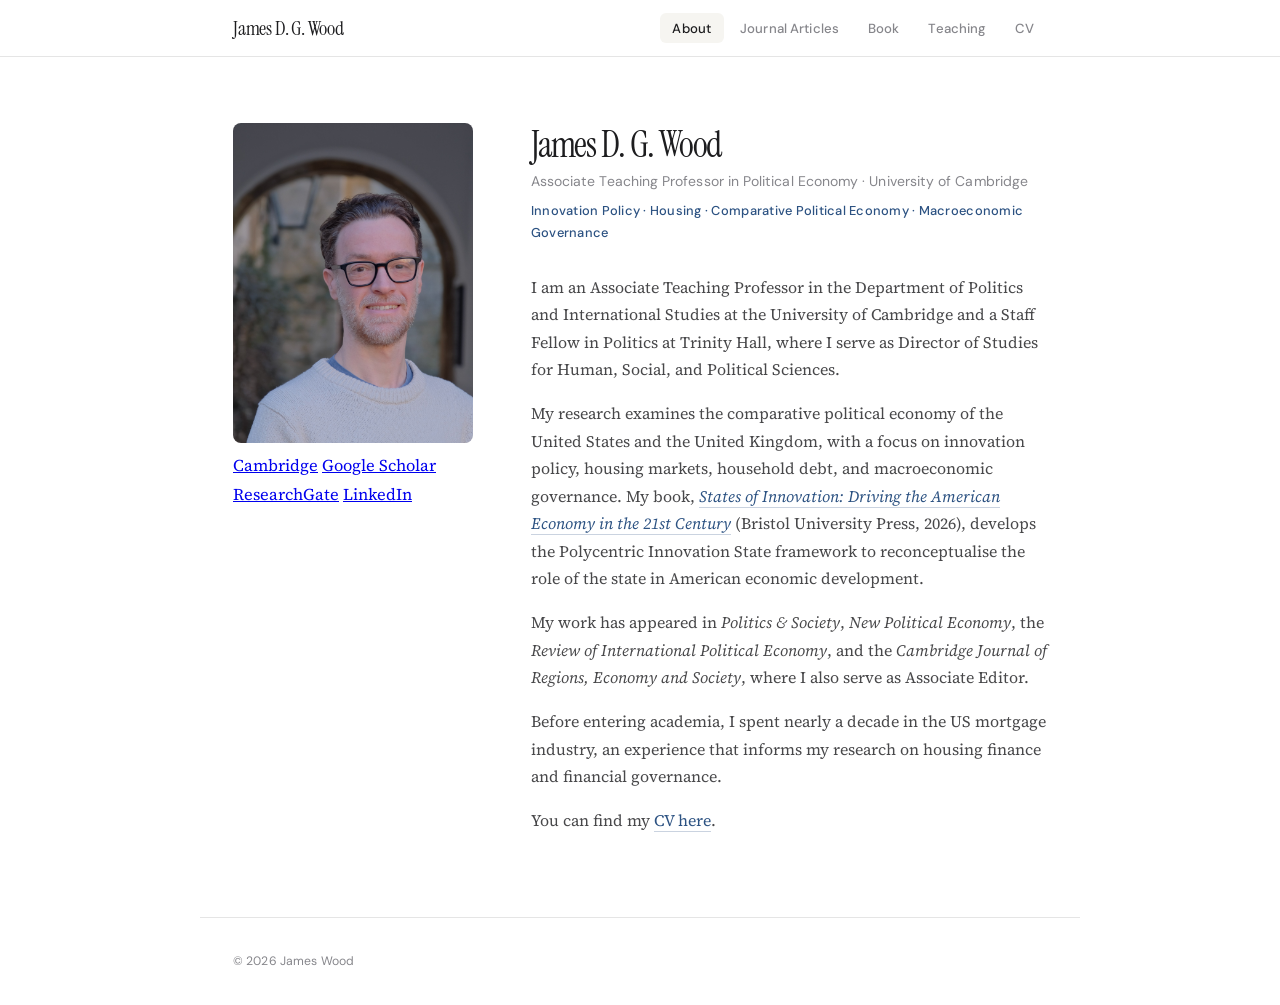
==== index.html @ 85902a84 "updated style" ====
<!DOCTYPE html>
<html lang="en">
<head>
  <meta charset="UTF-8">
  <meta name="viewport" content="width=device-width, initial-scale=1.0">
  <meta name="description" content="James D. G. Wood – Associate Teaching Professor in Political Economy, University of Cambridge. Research on innovation policy, housing, and comparative political economy.">
  <title>James D. G. Wood – Political Economy, University of Cambridge</title>
  <link rel="preconnect" href="https://fonts.googleapis.com">
  <link rel="preconnect" href="https://fonts.gstatic.com" crossorigin>
  <link href="https://fonts.googleapis.com/css2?family=DM+Sans:wght@400;500;600&family=Instrument+Serif&family=Source+Serif+4:ital,wght@0,400;0,600;1,400&display=swap" rel="stylesheet">
  <link rel="stylesheet" href="style.css">
</head>
<body>

  <nav>
    <div class="nav-inner">
      <a href="index.html" class="site-name">James D. G. Wood</a>
      <button class="menu-toggle" aria-label="Toggle menu" onclick="document.querySelector('.nav-links').classList.toggle('open')">
        <span></span><span></span><span></span>
      </button>
      <ul class="nav-links">
        <li><a href="index.html" class="active">About</a></li>
        <li><a href="journal-articles.html">Journal Articles</a></li>
        <li><a href="book.html">Book</a></li>
        <li><a href="teaching.html">Teaching</a></li>
        <li><a href="cv.html">CV</a></li>
      </ul>
    </div>
  </nav>

  <main>
    <div class="home-layout">
      <div class="home-photo">
        <img src="JW.jpg" alt="James D. G. Wood">
        <div class="home-links">
          <a href="https://www.polis.cam.ac.uk/people/james-wood">Cambridge</a>
          <a href="https://scholar.google.com/citations?user=22-452YAAAAJ&hl=en">Google Scholar</a>
          <a href="https://www.researchgate.net/profile/James-Wood-6?ev=hdr_xprf">ResearchGate</a>
          <a href="https://www.linkedin.com/in/jamesdwood/">LinkedIn</a>
        </div>
      </div>
      <div class="home-text">
        <h1>James D. G. Wood</h1>
        <p class="subtitle">Associate Teaching Professor in Political Economy · University of Cambridge</p>
        <p class="research-interests">Innovation Policy · Housing · Comparative Political Economy · Macroeconomic Governance</p>

        <p>I am an Associate Teaching Professor in the Department of Politics and International Studies at the University of Cambridge and a Staff Fellow in Politics at Trinity Hall, where I serve as Director of Studies for Human, Social, and Political Sciences.</p>

        <p>My research examines the comparative political economy of the United States and the United Kingdom, with a focus on innovation policy, housing markets, household debt, and macroeconomic governance. My book, <a href="book.html"><em>States of Innovation: Driving the American Economy in the 21st Century</em></a> (Bristol University Press, 2026), develops the Polycentric Innovation State framework to reconceptualise the role of the state in American economic development.</p>

        <p>My work has appeared in <em>Politics &amp; Society</em>, <em>New Political Economy</em>, the <em>Review of International Political Economy</em>, and the <em>Cambridge Journal of Regions, Economy and Society</em>, where I also serve as Associate Editor.</p>

        <p>Before entering academia, I spent nearly a decade in the US mortgage industry, an experience that informs my research on housing finance and financial governance.</p>

        <p>You can find my <a href="cv.html">CV here</a>.</p>
      </div>
    </div>
  </main>

  <footer>
    &copy; 2026 James Wood
  </footer>

</body>
</html>
---- style.css ----
/* ===== Reset & Base ===== */
*, *::before, *::after {
  margin: 0;
  padding: 0;
  box-sizing: border-box;
}

:root {
  --color-bg: #ffffff;
  --color-surface: #f6f5f1;
  --color-text: #1d1d1f;
  --color-text-mid: #48484a;
  --color-text-light: #86868b;
  --color-accent: #2c5282;
  --color-accent-hover: #1e3a5f;
  --color-border: #e5e5e5;
  --color-border-light: #f0efeb;
  --font-heading: 'Instrument Serif', 'Georgia', serif;
  --font-body: 'Source Serif 4', 'Georgia', serif;
  --font-ui: 'DM Sans', 'Helvetica Neue', sans-serif;
  --max-width: 880px;
  --nav-height: 56px;
}

html {
  font-size: 16.5px;
  scroll-behavior: smooth;
}

body {
  font-family: var(--font-body);
  color: var(--color-text);
  background-color: var(--color-bg);
  line-height: 1.72;
  -webkit-font-smoothing: antialiased;
  -moz-osx-font-smoothing: grayscale;
}

::selection {
  background-color: rgba(44, 82, 130, 0.12);
}

/* ===== Navigation ===== */
nav {
  position: sticky;
  top: 0;
  z-index: 100;
  background-color: rgba(255, 255, 255, 0.88);
  backdrop-filter: blur(16px);
  -webkit-backdrop-filter: blur(16px);
  border-bottom: 1px solid var(--color-border);
}

nav .nav-inner {
  max-width: var(--max-width);
  margin: 0 auto;
  padding: 0 2rem;
  height: var(--nav-height);
  display: flex;
  align-items: center;
  justify-content: space-between;
}

nav .site-name {
  font-family: var(--font-heading);
  font-size: 1.2rem;
  font-weight: 400;
  color: var(--color-text);
  text-decoration: none;
  letter-spacing: -0.01em;
}

nav .nav-links {
  display: flex;
  gap: 0.25rem;
  list-style: none;
}

nav .nav-links a {
  font-family: var(--font-ui);
  font-size: 0.8rem;
  font-weight: 500;
  color: var(--color-text-light);
  text-decoration: none;
  letter-spacing: 0.01em;
  padding: 0.4rem 0.75rem;
  border-radius: 6px;
  transition: color 0.15s ease, background-color 0.15s ease;
}

nav .nav-links a:hover {
  color: var(--color-text);
  background-color: var(--color-surface);
}

nav .nav-links a.active {
  color: var(--color-text);
  background-color: var(--color-surface);
}

/* Mobile menu toggle */
.menu-toggle {
  display: none;
  background: none;
  border: none;
  cursor: pointer;
  padding: 0.5rem;
}

.menu-toggle span {
  display: block;
  width: 18px;
  height: 1.5px;
  background: var(--color-text);
  margin: 4px 0;
  transition: all 0.3s ease;
}

/* ===== Main Content ===== */
main {
  max-width: var(--max-width);
  margin: 0 auto;
  padding: 4rem 2rem 5rem;
}

/* ===== Home / About Layout ===== */
.home-layout {
  display: grid;
  grid-template-columns: 240px 1fr;
  gap: 3.5rem;
  align-items: start;
}

.home-photo img {
  width: 100%;
  border-radius: 8px;
  aspect-ratio: 3 / 4;
  object-fit: cover;
  object-position: center top;
}

.home-text h1 {
  font-family: var(--font-heading);
  font-size: 2.2rem;
  font-weight: 400;
  color: var(--color-text);
  margin-bottom: 0.15rem;
  letter-spacing: -0.03em;
  line-height: 1.2;
}

.home-text .subtitle {
  font-family: var(--font-ui);
  font-size: 0.85rem;
  font-weight: 400;
  color: var(--color-text-light);
  margin-bottom: 0.4rem;
  letter-spacing: 0.005em;
}

.home-text .research-interests {
  font-family: var(--font-ui);
  font-size: 0.78rem;
  font-weight: 500;
  color: var(--color-accent);
  margin-bottom: 1.8rem;
  letter-spacing: 0.02em;
}

.home-text p {
  margin-bottom: 1rem;
  color: var(--color-text-mid);
  font-size: 0.97rem;
}

.home-text p:last-child {
  margin-bottom: 0;
}

.home-text a {
  color: var(--color-accent);
  text-decoration: none;
  border-bottom: 1px solid rgba(44, 82, 130, 0.25);
  transition: border-color 0.15s ease;
}

.home-text a:hover {
  border-bottom-color: var(--color-accent);
}

/* ===== Interior Pages ===== */
.page-header {
  margin-bottom: 2.5rem;
  padding-bottom: 1.2rem;
  border-bottom: 1px solid var(--color-border);
}

.page-header h1 {
  font-family: var(--font-heading);
  font-size: 2rem;
  font-weight: 400;
  color: var(--color-text);
  letter-spacing: -0.03em;
  line-height: 1.2;
}

/* Research / Publications */
.section-group {
  margin-bottom: 3rem;
}

.section-group h2 {
  font-family: var(--font-ui);
  font-size: 0.72rem;
  font-weight: 600;
  text-transform: uppercase;
  letter-spacing: 0.12em;
  color: var(--color-text-light);
  margin-bottom: 1.5rem;
}

.pub-item {
  margin-bottom: 1.4rem;
  padding-bottom: 1.4rem;
  border-bottom: 1px solid var(--color-border-light);
}

.pub-item:last-child {
  border-bottom: none;
  padding-bottom: 0;
}

.pub-item p {
  line-height: 1.6;
  font-size: 0.94rem;
  color: var(--color-text-mid);
}

.pub-item .pub-title {
  font-weight: 600;
  color: var(--color-text);
}

.pub-item .pub-venue {
  font-style: italic;
  color: var(--color-text-light);
}

.pub-item .pub-links {
  margin-top: 0.5rem;
}

.pub-item .pub-links a {
  font-family: var(--font-ui);
  font-size: 0.78rem;
  font-weight: 500;
  color: var(--color-accent);
  text-decoration: none;
  margin-right: 1.2rem;
  transition: color 0.15s ease;
}

.pub-item .pub-links a:hover {
  color: var(--color-accent-hover);
}

/* Teaching */
.teaching-item {
  margin-bottom: 1.1rem;
  padding-bottom: 1.1rem;
  border-bottom: 1px solid var(--color-border-light);
}

.teaching-item:last-child {
  border-bottom: none;
  padding-bottom: 0;
}

.teaching-item .course-title {
  font-weight: 600;
  font-size: 0.94rem;
  color: var(--color-text);
}

.teaching-item .course-detail {
  font-family: var(--font-ui);
  font-size: 0.82rem;
  color: var(--color-text-light);
  margin-top: 0.1rem;
}

/* Book page */
.book-layout {
  display: grid;
  grid-template-columns: 240px 1fr;
  gap: 3rem;
  align-items: start;
}

.book-cover img {
  width: 100%;
  border-radius: 4px;
  box-shadow:
    0 1px 2px rgba(0, 0, 0, 0.04),
    0 4px 16px rgba(0, 0, 0, 0.08),
    0 12px 40px rgba(0, 0, 0, 0.06);
}

.book-text p {
  margin-bottom: 1rem;
  color: var(--color-text-mid);
  font-size: 0.97rem;
}

.book-text p:first-child {
  color: var(--color-text);
}

.book-text a {
  color: var(--color-accent);
  text-decoration: none;
  border-bottom: 1px solid rgba(44, 82, 130, 0.25);
  transition: border-color 0.15s ease;
}

.book-text a:hover {
  border-bottom-color: var(--color-accent);
}

.book-text em {
  color: var(--color-text-light);
  font-size: 0.94rem;
}

/* CV page */
.cv-download {
  display: inline-flex;
  align-items: center;
  gap: 0.5rem;
  margin-top: 1.5rem;
  padding: 0.7rem 1.5rem;
  font-family: var(--font-ui);
  font-size: 0.84rem;
  font-weight: 500;
  color: #fff;
  background-color: var(--color-accent);
  text-decoration: none;
  border-radius: 8px;
  letter-spacing: 0.01em;
  transition: background-color 0.15s ease, transform 0.1s ease;
}

.cv-download:hover {
  background-color: var(--color-accent-hover);
  transform: translateY(-1px);
}

.cv-download:active {
  transform: translateY(0);
}

/* ===== Footer ===== */
footer {
  max-width: var(--max-width);
  margin: 0 auto;
  padding: 2rem 2rem;
  border-top: 1px solid var(--color-border);
  font-family: var(--font-ui);
  font-size: 0.74rem;
  color: var(--color-text-light);
  letter-spacing: 0.01em;
}

/* ===== Responsive ===== */
@media (max-width: 700px) {
  html {
    font-size: 16px;
  }

  .menu-toggle {
    display: block;
  }

  nav .nav-links {
    display: none;
    position: absolute;
    top: var(--nav-height);
    left: 0;
    right: 0;
    background: rgba(255, 255, 255, 0.98);
    backdrop-filter: blur(16px);
    -webkit-backdrop-filter: blur(16px);
    border-bottom: 1px solid var(--color-border);
    flex-direction: column;
    padding: 0.8rem 1rem;
    gap: 0.15rem;
  }

  nav .nav-links.open {
    display: flex;
  }

  nav .nav-links a {
    padding: 0.55rem 0.75rem;
  }

  .home-layout {
    grid-template-columns: 1fr;
    gap: 1.5rem;
  }

  .home-photo {
    max-width: 200px;
  }

  .home-text h1 {
    font-size: 1.8rem;
  }

  .book-layout {
    grid-template-columns: 1fr;
    gap: 1.5rem;
  }

  .book-cover {
    max-width: 200px;
  }

  main {
    padding: 2.5rem 1.2rem 3rem;
  }

  .page-header {
    margin-bottom: 2rem;
  }

  .page-header h1 {
    font-size: 1.6rem;
  }
}
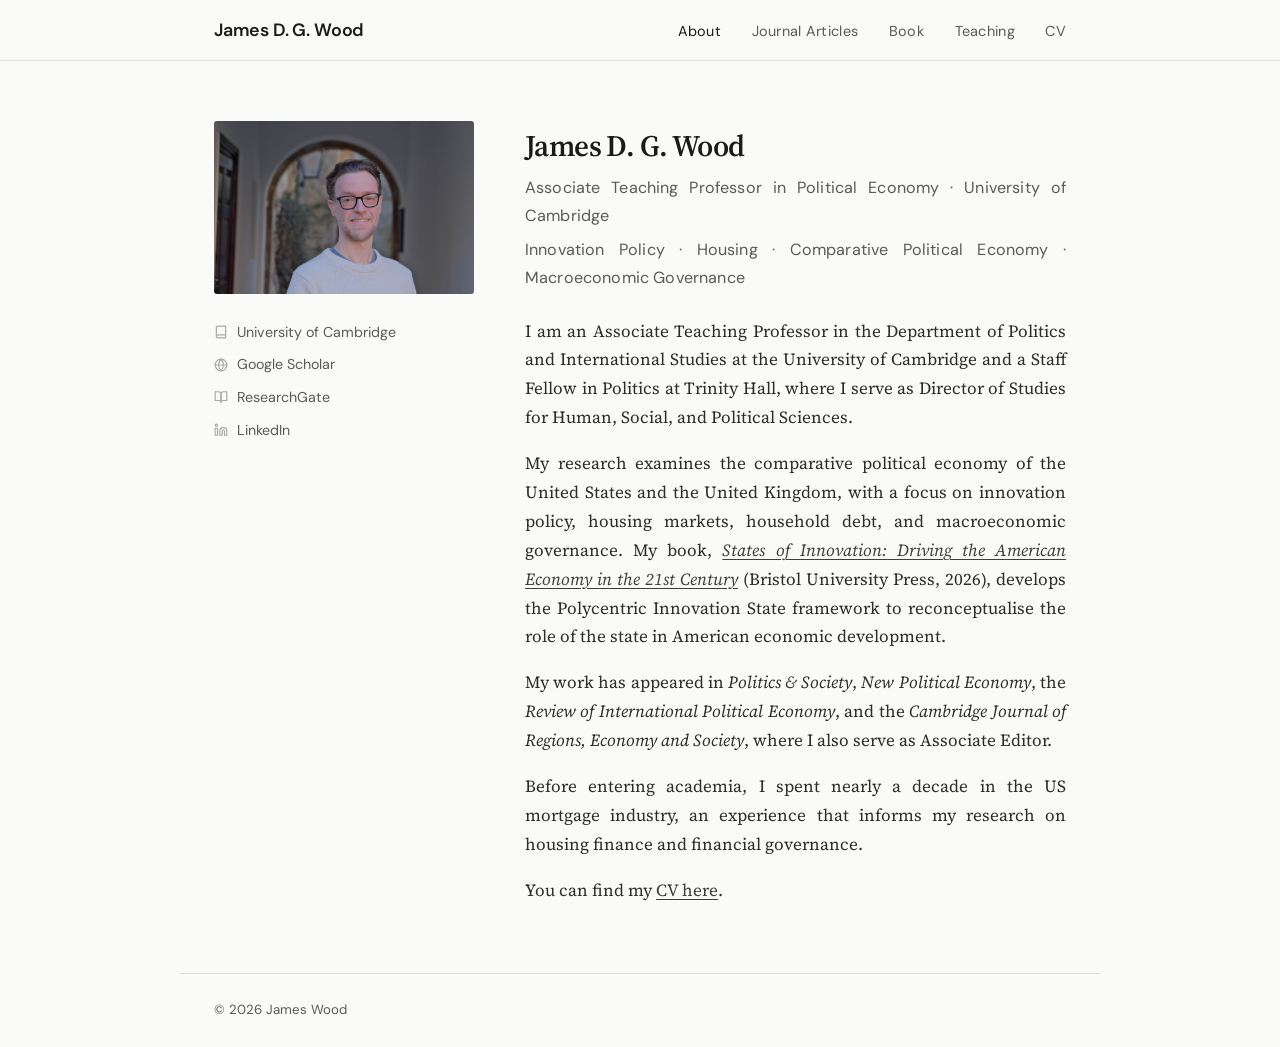
==== commit eccfa934: "updated style" ====
--- a/index.html
+++ b/index.html
@@ -7,7 +7,7 @@
   <title>James D. G. Wood – Political Economy, University of Cambridge</title>
   <link rel="preconnect" href="https://fonts.googleapis.com">
   <link rel="preconnect" href="https://fonts.gstatic.com" crossorigin>
-  <link href="https://fonts.googleapis.com/css2?family=DM+Sans:wght@400;500;600&family=Instrument+Serif&family=Source+Serif+4:ital,wght@0,400;0,600;1,400&display=swap" rel="stylesheet">
+  <link href="https://fonts.googleapis.com/css2?family=DM+Sans:wght@400;500;600&family=Source+Serif+4:ital,wght@0,400;0,600;1,400&display=swap" rel="stylesheet">
   <link rel="stylesheet" href="style.css">
 </head>
 <body>
@@ -33,10 +33,10 @@
       <div class="home-photo">
         <img src="JW.jpg" alt="James D. G. Wood">
         <div class="home-links">
-          <a href="https://www.polis.cam.ac.uk/people/james-wood">Cambridge</a>
-          <a href="https://scholar.google.com/citations?user=22-452YAAAAJ&hl=en">Google Scholar</a>
-          <a href="https://www.researchgate.net/profile/James-Wood-6?ev=hdr_xprf">ResearchGate</a>
-          <a href="https://www.linkedin.com/in/jamesdwood/">LinkedIn</a>
+          <a href="https://www.polis.cam.ac.uk/people/james-wood"><svg xmlns="http://www.w3.org/2000/svg" width="14" height="14" viewBox="0 0 24 24" fill="none" stroke="currentColor" stroke-width="2" stroke-linecap="round" stroke-linejoin="round"><path d="M4 19.5v-15A2.5 2.5 0 0 1 6.5 2H20v20H6.5a2.5 2.5 0 0 1 0-5H20"/></svg> University of Cambridge</a>
+          <a href="https://scholar.google.com/citations?user=22-452YAAAAJ&hl=en"><svg xmlns="http://www.w3.org/2000/svg" width="14" height="14" viewBox="0 0 24 24" fill="none" stroke="currentColor" stroke-width="2" stroke-linecap="round" stroke-linejoin="round"><circle cx="12" cy="12" r="10"/><path d="M12 2a14.5 14.5 0 0 0 0 20 14.5 14.5 0 0 0 0-20"/><path d="M2 12h20"/></svg> Google Scholar</a>
+          <a href="https://www.researchgate.net/profile/James-Wood-6?ev=hdr_xprf"><svg xmlns="http://www.w3.org/2000/svg" width="14" height="14" viewBox="0 0 24 24" fill="none" stroke="currentColor" stroke-width="2" stroke-linecap="round" stroke-linejoin="round"><path d="M2 3h6a4 4 0 0 1 4 4v14a3 3 0 0 0-3-3H2z"/><path d="M22 3h-6a4 4 0 0 0-4 4v14a3 3 0 0 1 3-3h7z"/></svg> ResearchGate</a>
+          <a href="https://www.linkedin.com/in/jamesdwood/"><svg xmlns="http://www.w3.org/2000/svg" width="14" height="14" viewBox="0 0 24 24" fill="none" stroke="currentColor" stroke-width="2" stroke-linecap="round" stroke-linejoin="round"><path d="M16 8a6 6 0 0 1 6 6v7h-4v-7a2 2 0 0 0-2-2 2 2 0 0 0-2 2v7h-4v-7a6 6 0 0 1 6-6z"/><rect width="4" height="12" x="2" y="9"/><circle cx="4" cy="4" r="2"/></svg> LinkedIn</a>
         </div>
       </div>
       <div class="home-text">
--- a/style.css
+++ b/style.css
@@ -6,24 +6,23 @@
 }
 
 :root {
-  --color-bg: #ffffff;
-  --color-surface: #f6f5f1;
-  --color-text: #1d1d1f;
+  --color-bg: #fafaf8;
+  --color-text: #2c2c2c;
   --color-text-mid: #48484a;
-  --color-text-light: #86868b;
-  --color-accent: #2c5282;
-  --color-accent-hover: #1e3a5f;
-  --color-border: #e5e5e5;
-  --color-border-light: #f0efeb;
-  --font-heading: 'Instrument Serif', 'Georgia', serif;
+  --color-text-light: #5a5a5a;
+  --color-accent: #1a1a1a;
+  --color-border: #e0ddd8;
+  --color-border-light: #eceae5;
+  --color-link: #3d3d3d;
+  --color-link-hover: #000;
   --font-body: 'Source Serif 4', 'Georgia', serif;
-  --font-ui: 'DM Sans', 'Helvetica Neue', sans-serif;
-  --max-width: 880px;
-  --nav-height: 56px;
+  --font-nav: 'DM Sans', 'Helvetica Neue', sans-serif;
+  --max-width: 920px;
+  --nav-height: 60px;
 }
 
 html {
-  font-size: 16.5px;
+  font-size: 17px;
   scroll-behavior: smooth;
 }
 
@@ -31,13 +30,8 @@
   font-family: var(--font-body);
   color: var(--color-text);
   background-color: var(--color-bg);
-  line-height: 1.72;
+  line-height: 1.7;
   -webkit-font-smoothing: antialiased;
-  -moz-osx-font-smoothing: grayscale;
-}
-
-::selection {
-  background-color: rgba(44, 82, 130, 0.12);
 }
 
 /* ===== Navigation ===== */
@@ -45,9 +39,7 @@
   position: sticky;
   top: 0;
   z-index: 100;
-  background-color: rgba(255, 255, 255, 0.88);
-  backdrop-filter: blur(16px);
-  -webkit-backdrop-filter: blur(16px);
+  background-color: var(--color-bg);
   border-bottom: 1px solid var(--color-border);
 }
 
@@ -62,40 +54,33 @@
 }
 
 nav .site-name {
-  font-family: var(--font-heading);
-  font-size: 1.2rem;
-  font-weight: 400;
-  color: var(--color-text);
+  font-family: var(--font-nav);
+  font-size: 1.05rem;
+  font-weight: 600;
+  color: var(--color-accent);
   text-decoration: none;
   letter-spacing: -0.01em;
 }
 
 nav .nav-links {
   display: flex;
-  gap: 0.25rem;
+  gap: 1.8rem;
   list-style: none;
 }
 
 nav .nav-links a {
-  font-family: var(--font-ui);
-  font-size: 0.8rem;
-  font-weight: 500;
+  font-family: var(--font-nav);
+  font-size: 0.85rem;
+  font-weight: 400;
   color: var(--color-text-light);
   text-decoration: none;
-  letter-spacing: 0.01em;
-  padding: 0.4rem 0.75rem;
-  border-radius: 6px;
-  transition: color 0.15s ease, background-color 0.15s ease;
-}
-
-nav .nav-links a:hover {
-  color: var(--color-text);
-  background-color: var(--color-surface);
-}
-
+  letter-spacing: 0.02em;
+  transition: color 0.2s ease;
+}
+
+nav .nav-links a:hover,
 nav .nav-links a.active {
-  color: var(--color-text);
-  background-color: var(--color-surface);
+  color: var(--color-accent);
 }
 
 /* Mobile menu toggle */
@@ -109,10 +94,10 @@
 
 .menu-toggle span {
   display: block;
-  width: 18px;
+  width: 20px;
   height: 1.5px;
-  background: var(--color-text);
-  margin: 4px 0;
+  background: var(--color-accent);
+  margin: 5px 0;
   transition: all 0.3s ease;
 }
 
@@ -120,57 +105,79 @@
 main {
   max-width: var(--max-width);
   margin: 0 auto;
-  padding: 4rem 2rem 5rem;
+  padding: 3.5rem 2rem 4rem;
 }
 
 /* ===== Home / About Layout ===== */
 .home-layout {
   display: grid;
-  grid-template-columns: 240px 1fr;
-  gap: 3.5rem;
+  grid-template-columns: 260px 1fr;
+  gap: 3rem;
   align-items: start;
 }
 
 .home-photo img {
   width: 100%;
-  border-radius: 8px;
-  aspect-ratio: 3 / 4;
-  object-fit: cover;
-  object-position: center top;
+  border-radius: 3px;
+}
+
+.home-links {
+  display: flex;
+  flex-direction: column;
+  gap: 0.5rem;
+  margin-top: 1rem;
+}
+
+.home-links a {
+  font-family: var(--font-nav);
+  font-size: 0.84rem;
+  font-weight: 400;
+  color: var(--color-text-light);
+  text-decoration: none;
+  display: flex;
+  align-items: center;
+  gap: 0.5rem;
+  transition: color 0.2s ease;
+}
+
+.home-links a:hover {
+  color: var(--color-accent);
+}
+
+.home-links a svg {
+  flex-shrink: 0;
+  opacity: 0.5;
 }
 
 .home-text h1 {
-  font-family: var(--font-heading);
-  font-size: 2.2rem;
-  font-weight: 400;
-  color: var(--color-text);
-  margin-bottom: 0.15rem;
-  letter-spacing: -0.03em;
-  line-height: 1.2;
+  font-family: var(--font-body);
+  font-size: 1.75rem;
+  font-weight: 600;
+  color: var(--color-accent);
+  margin-bottom: 0.2rem;
+  letter-spacing: -0.02em;
 }
 
 .home-text .subtitle {
-  font-family: var(--font-ui);
-  font-size: 0.85rem;
-  font-weight: 400;
+  font-family: var(--font-nav);
+  font-size: 0.95rem;
   color: var(--color-text-light);
   margin-bottom: 0.4rem;
-  letter-spacing: 0.005em;
+  letter-spacing: 0.01em;
 }
 
 .home-text .research-interests {
-  font-family: var(--font-ui);
-  font-size: 0.78rem;
-  font-weight: 500;
-  color: var(--color-accent);
-  margin-bottom: 1.8rem;
-  letter-spacing: 0.02em;
+  font-family: var(--font-nav);
+  font-size: 0.95rem;
+  color: var(--color-text-light);
+  margin-bottom: 1.5rem;
+  letter-spacing: 0.01em;
 }
 
 .home-text p {
   margin-bottom: 1rem;
-  color: var(--color-text-mid);
-  font-size: 0.97rem;
+  color: var(--color-text);
+  text-align: justify;
 }
 
 .home-text p:last-child {
@@ -178,45 +185,45 @@
 }
 
 .home-text a {
-  color: var(--color-accent);
-  text-decoration: none;
-  border-bottom: 1px solid rgba(44, 82, 130, 0.25);
-  transition: border-color 0.15s ease;
+  color: var(--color-link);
+  text-decoration: underline;
+  text-underline-offset: 3px;
+  text-decoration-thickness: 1px;
+  transition: color 0.2s ease;
 }
 
 .home-text a:hover {
-  border-bottom-color: var(--color-accent);
+  color: var(--color-link-hover);
 }
 
 /* ===== Interior Pages ===== */
 .page-header {
-  margin-bottom: 2.5rem;
-  padding-bottom: 1.2rem;
-  border-bottom: 1px solid var(--color-border);
+  margin-bottom: 2rem;
 }
 
 .page-header h1 {
-  font-family: var(--font-heading);
-  font-size: 2rem;
-  font-weight: 400;
-  color: var(--color-text);
-  letter-spacing: -0.03em;
-  line-height: 1.2;
+  font-family: var(--font-body);
+  font-size: 1.6rem;
+  font-weight: 600;
+  color: var(--color-accent);
+  letter-spacing: -0.02em;
 }
 
 /* Research / Publications */
 .section-group {
-  margin-bottom: 3rem;
+  margin-bottom: 2.5rem;
 }
 
 .section-group h2 {
-  font-family: var(--font-ui);
-  font-size: 0.72rem;
+  font-family: var(--font-nav);
+  font-size: 0.85rem;
   font-weight: 600;
   text-transform: uppercase;
-  letter-spacing: 0.12em;
-  color: var(--color-text-light);
-  margin-bottom: 1.5rem;
+  letter-spacing: 0.08em;
+  color: var(--color-text-light);
+  margin-bottom: 1rem;
+  padding-bottom: 0.5rem;
+  border-bottom: 1px solid var(--color-border);
 }
 
 .pub-item {
@@ -231,14 +238,13 @@
 }
 
 .pub-item p {
-  line-height: 1.6;
-  font-size: 0.94rem;
-  color: var(--color-text-mid);
+  line-height: 1.65;
+  text-align: justify;
 }
 
 .pub-item .pub-title {
   font-weight: 600;
-  color: var(--color-text);
+  color: var(--color-accent);
 }
 
 .pub-item .pub-venue {
@@ -247,21 +253,20 @@
 }
 
 .pub-item .pub-links {
-  margin-top: 0.5rem;
+  margin-top: 0.3rem;
 }
 
 .pub-item .pub-links a {
-  font-family: var(--font-ui);
-  font-size: 0.78rem;
-  font-weight: 500;
-  color: var(--color-accent);
+  font-family: var(--font-nav);
+  font-size: 0.8rem;
+  color: var(--color-text-light);
   text-decoration: none;
-  margin-right: 1.2rem;
-  transition: color 0.15s ease;
+  margin-right: 1rem;
+  transition: color 0.2s ease;
 }
 
 .pub-item .pub-links a:hover {
-  color: var(--color-accent-hover);
+  color: var(--color-accent);
 }
 
 /* Teaching */
@@ -278,97 +283,79 @@
 
 .teaching-item .course-title {
   font-weight: 600;
-  font-size: 0.94rem;
+}
+
+.teaching-item .course-detail {
+  font-size: 0.9rem;
+  color: var(--color-text-light);
+}
+
+/* Supervision text */
+.supervision-text {
   color: var(--color-text);
-}
-
-.teaching-item .course-detail {
-  font-family: var(--font-ui);
-  font-size: 0.82rem;
-  color: var(--color-text-light);
-  margin-top: 0.1rem;
+  text-align: justify;
 }
 
 /* Book page */
 .book-layout {
   display: grid;
-  grid-template-columns: 240px 1fr;
-  gap: 3rem;
+  grid-template-columns: 220px 1fr;
+  gap: 2.5rem;
   align-items: start;
 }
 
 .book-cover img {
   width: 100%;
-  border-radius: 4px;
-  box-shadow:
-    0 1px 2px rgba(0, 0, 0, 0.04),
-    0 4px 16px rgba(0, 0, 0, 0.08),
-    0 12px 40px rgba(0, 0, 0, 0.06);
+  border-radius: 2px;
+  box-shadow: 0 2px 12px rgba(0,0,0,0.1);
 }
 
 .book-text p {
   margin-bottom: 1rem;
-  color: var(--color-text-mid);
-  font-size: 0.97rem;
-}
-
-.book-text p:first-child {
-  color: var(--color-text);
+  text-align: justify;
 }
 
 .book-text a {
-  color: var(--color-accent);
-  text-decoration: none;
-  border-bottom: 1px solid rgba(44, 82, 130, 0.25);
-  transition: border-color 0.15s ease;
+  color: var(--color-link);
+  text-decoration: underline;
+  text-underline-offset: 3px;
+  text-decoration-thickness: 1px;
+  transition: color 0.2s ease;
 }
 
 .book-text a:hover {
-  border-bottom-color: var(--color-accent);
-}
-
-.book-text em {
-  color: var(--color-text-light);
-  font-size: 0.94rem;
+  color: var(--color-link-hover);
 }
 
 /* CV page */
 .cv-download {
-  display: inline-flex;
-  align-items: center;
-  gap: 0.5rem;
+  display: inline-block;
   margin-top: 1.5rem;
-  padding: 0.7rem 1.5rem;
-  font-family: var(--font-ui);
-  font-size: 0.84rem;
-  font-weight: 500;
-  color: #fff;
+  padding: 0.6rem 1.4rem;
+  font-family: var(--font-nav);
+  font-size: 0.9rem;
+  color: var(--color-accent);
+  background: transparent;
+  border: 1px solid var(--color-accent);
+  text-decoration: none;
+  letter-spacing: 0.02em;
+  transition: background-color 0.2s ease, color 0.2s ease;
+}
+
+.cv-download:hover {
   background-color: var(--color-accent);
-  text-decoration: none;
-  border-radius: 8px;
-  letter-spacing: 0.01em;
-  transition: background-color 0.15s ease, transform 0.1s ease;
-}
-
-.cv-download:hover {
-  background-color: var(--color-accent-hover);
-  transform: translateY(-1px);
-}
-
-.cv-download:active {
-  transform: translateY(0);
+  color: var(--color-bg);
 }
 
 /* ===== Footer ===== */
 footer {
   max-width: var(--max-width);
   margin: 0 auto;
-  padding: 2rem 2rem;
+  padding: 1.5rem 2rem;
   border-top: 1px solid var(--color-border);
-  font-family: var(--font-ui);
-  font-size: 0.74rem;
-  color: var(--color-text-light);
-  letter-spacing: 0.01em;
+  font-family: var(--font-nav);
+  font-size: 0.78rem;
+  color: var(--color-text-light);
 }
 
 /* ===== Responsive ===== */
@@ -387,21 +374,15 @@
     top: var(--nav-height);
     left: 0;
     right: 0;
-    background: rgba(255, 255, 255, 0.98);
-    backdrop-filter: blur(16px);
-    -webkit-backdrop-filter: blur(16px);
+    background: var(--color-bg);
     border-bottom: 1px solid var(--color-border);
     flex-direction: column;
-    padding: 0.8rem 1rem;
-    gap: 0.15rem;
+    padding: 1rem 2rem;
+    gap: 0.8rem;
   }
 
   nav .nav-links.open {
     display: flex;
-  }
-
-  nav .nav-links a {
-    padding: 0.55rem 0.75rem;
   }
 
   .home-layout {
@@ -410,11 +391,23 @@
   }
 
   .home-photo {
-    max-width: 200px;
-  }
-
-  .home-text h1 {
-    font-size: 1.8rem;
+    max-width: 220px;
+  }
+
+  .home-text p {
+    text-align: left;
+  }
+
+  .pub-item p {
+    text-align: left;
+  }
+
+  .book-text p {
+    text-align: left;
+  }
+
+  .supervision-text {
+    text-align: left;
   }
 
   .book-layout {
@@ -423,18 +416,10 @@
   }
 
   .book-cover {
-    max-width: 200px;
+    max-width: 180px;
   }
 
   main {
-    padding: 2.5rem 1.2rem 3rem;
-  }
-
-  .page-header {
-    margin-bottom: 2rem;
-  }
-
-  .page-header h1 {
-    font-size: 1.6rem;
-  }
-}
+    padding: 2rem 1.2rem 3rem;
+  }
+}
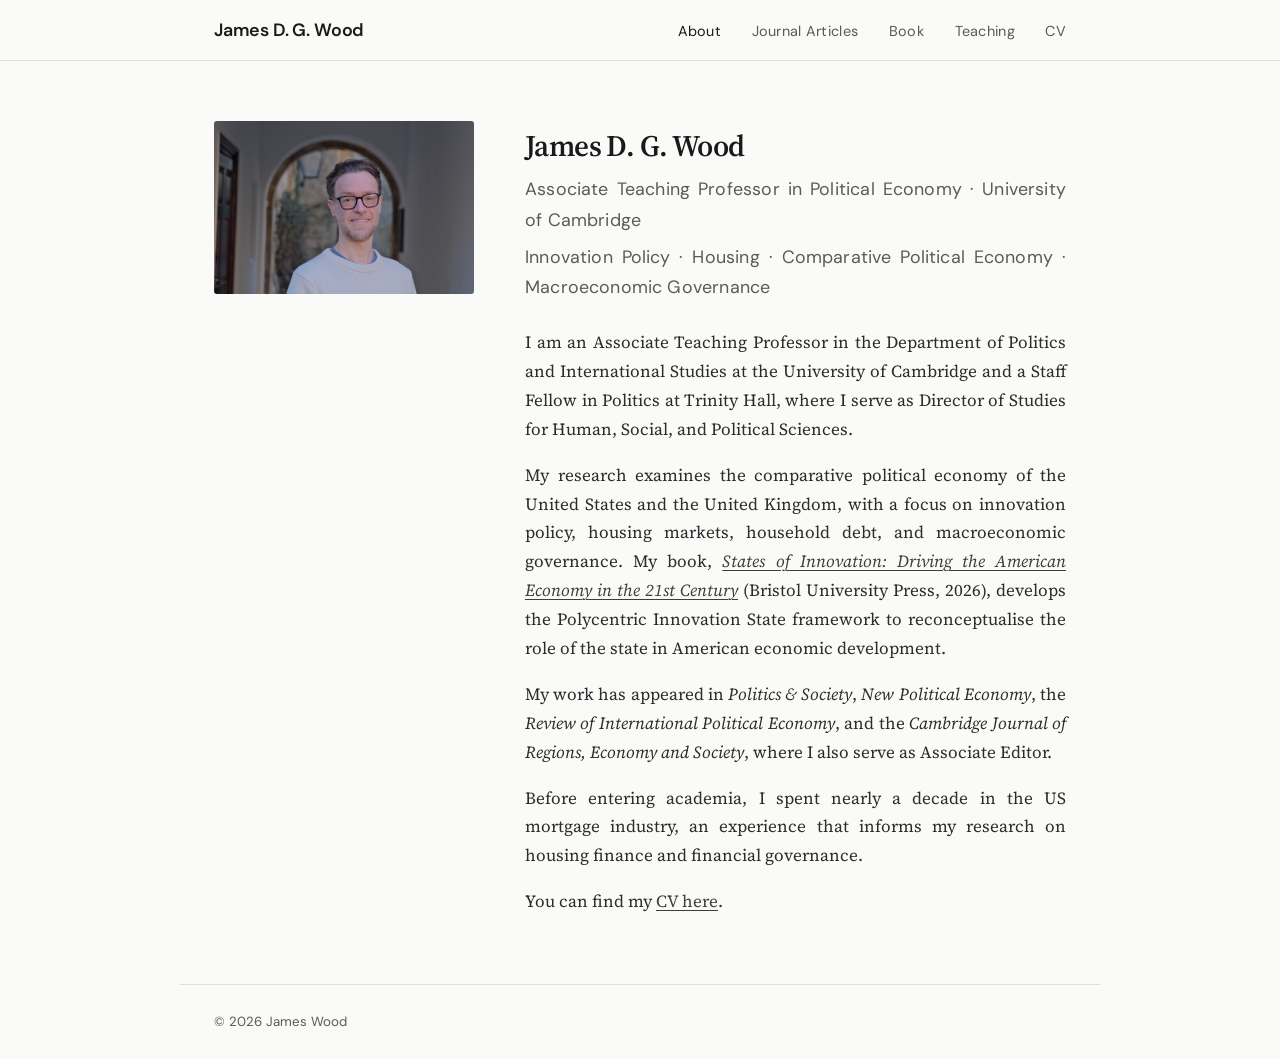
==== commit 6e1f5325: "change font size" ====
--- a/index.html
+++ b/index.html
@@ -32,12 +32,6 @@
     <div class="home-layout">
       <div class="home-photo">
         <img src="JW.jpg" alt="James D. G. Wood">
-        <div class="home-links">
-          <a href="https://www.polis.cam.ac.uk/people/james-wood"><svg xmlns="http://www.w3.org/2000/svg" width="14" height="14" viewBox="0 0 24 24" fill="none" stroke="currentColor" stroke-width="2" stroke-linecap="round" stroke-linejoin="round"><path d="M4 19.5v-15A2.5 2.5 0 0 1 6.5 2H20v20H6.5a2.5 2.5 0 0 1 0-5H20"/></svg> University of Cambridge</a>
-          <a href="https://scholar.google.com/citations?user=22-452YAAAAJ&hl=en"><svg xmlns="http://www.w3.org/2000/svg" width="14" height="14" viewBox="0 0 24 24" fill="none" stroke="currentColor" stroke-width="2" stroke-linecap="round" stroke-linejoin="round"><circle cx="12" cy="12" r="10"/><path d="M12 2a14.5 14.5 0 0 0 0 20 14.5 14.5 0 0 0 0-20"/><path d="M2 12h20"/></svg> Google Scholar</a>
-          <a href="https://www.researchgate.net/profile/James-Wood-6?ev=hdr_xprf"><svg xmlns="http://www.w3.org/2000/svg" width="14" height="14" viewBox="0 0 24 24" fill="none" stroke="currentColor" stroke-width="2" stroke-linecap="round" stroke-linejoin="round"><path d="M2 3h6a4 4 0 0 1 4 4v14a3 3 0 0 0-3-3H2z"/><path d="M22 3h-6a4 4 0 0 0-4 4v14a3 3 0 0 1 3-3h7z"/></svg> ResearchGate</a>
-          <a href="https://www.linkedin.com/in/jamesdwood/"><svg xmlns="http://www.w3.org/2000/svg" width="14" height="14" viewBox="0 0 24 24" fill="none" stroke="currentColor" stroke-width="2" stroke-linecap="round" stroke-linejoin="round"><path d="M16 8a6 6 0 0 1 6 6v7h-4v-7a2 2 0 0 0-2-2 2 2 0 0 0-2 2v7h-4v-7a6 6 0 0 1 6-6z"/><rect width="4" height="12" x="2" y="9"/><circle cx="4" cy="4" r="2"/></svg> LinkedIn</a>
-        </div>
       </div>
       <div class="home-text">
         <h1>James D. G. Wood</h1>
--- a/style.css
+++ b/style.css
@@ -160,7 +160,7 @@
 
 .home-text .subtitle {
   font-family: var(--font-nav);
-  font-size: 0.95rem;
+  font-size: 1.05rem;
   color: var(--color-text-light);
   margin-bottom: 0.4rem;
   letter-spacing: 0.01em;
@@ -168,7 +168,7 @@
 
 .home-text .research-interests {
   font-family: var(--font-nav);
-  font-size: 0.95rem;
+  font-size: 1.05rem;
   color: var(--color-text-light);
   margin-bottom: 1.5rem;
   letter-spacing: 0.01em;
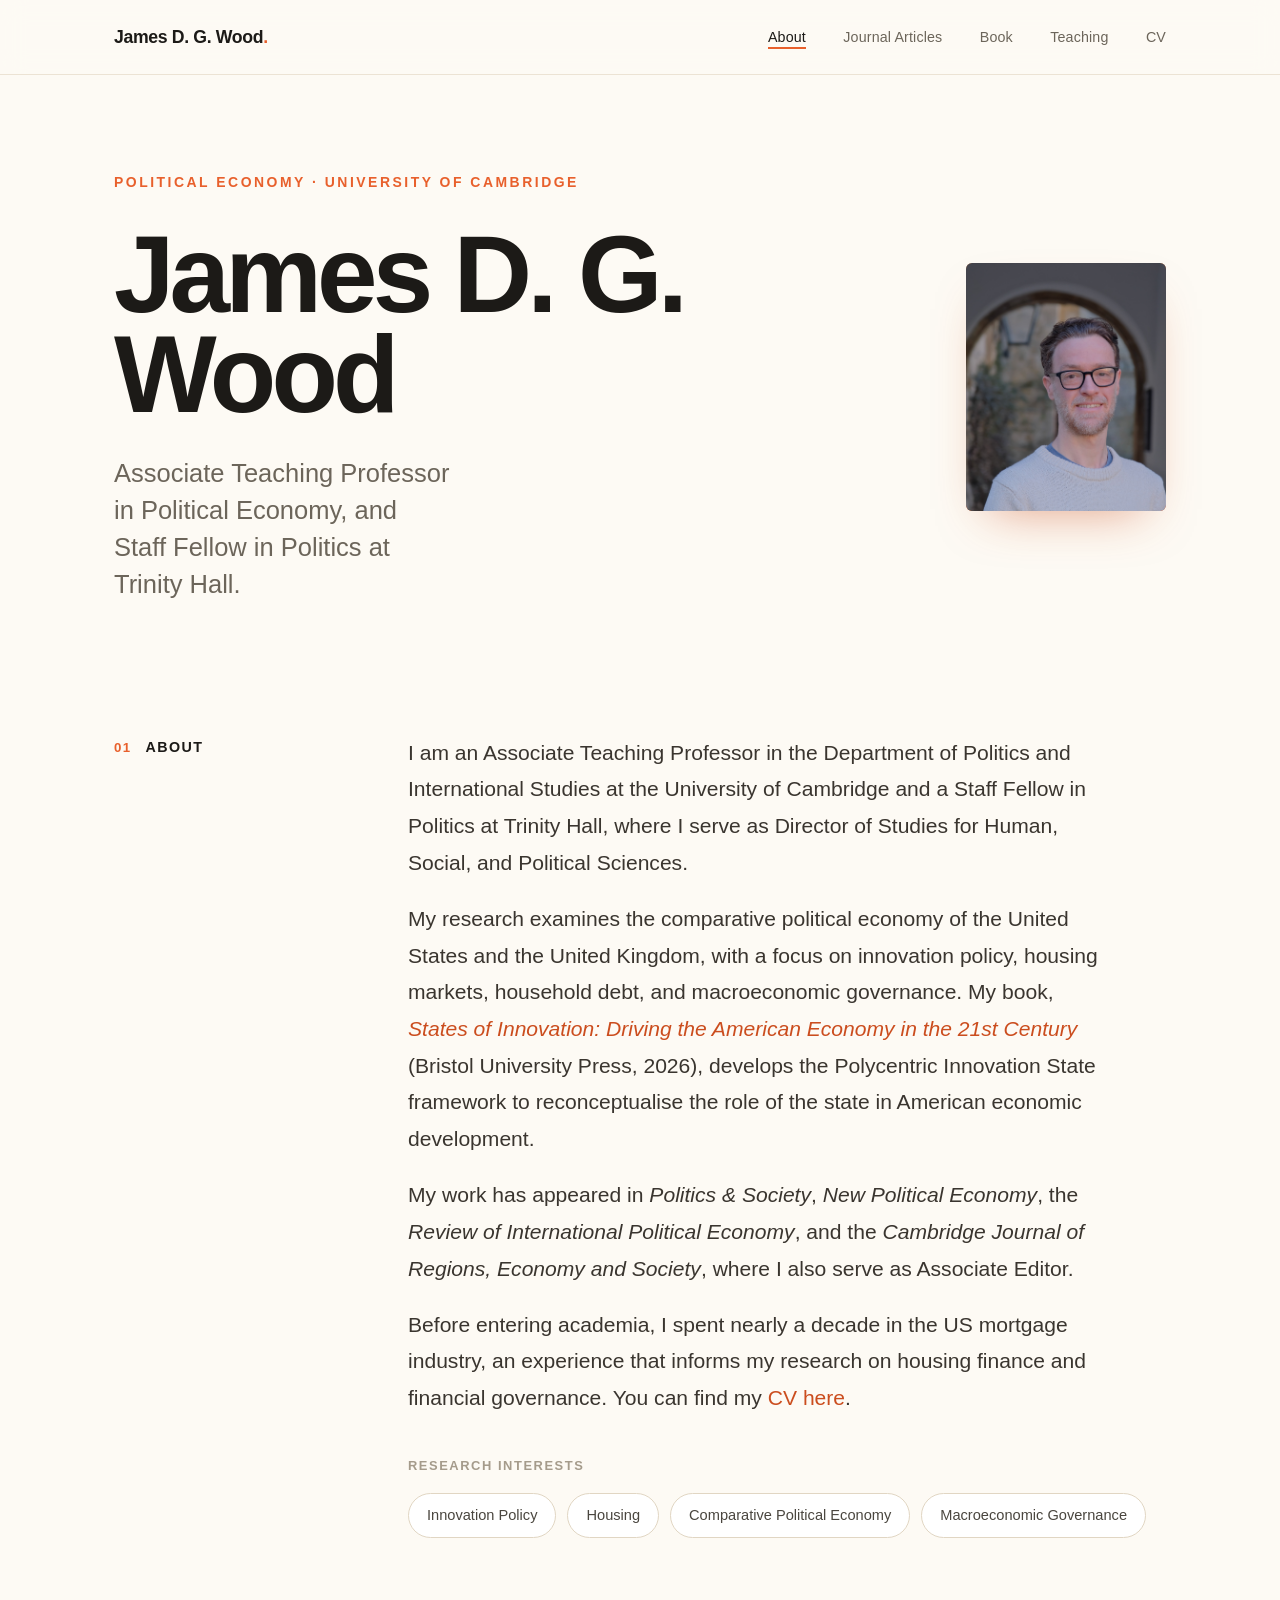
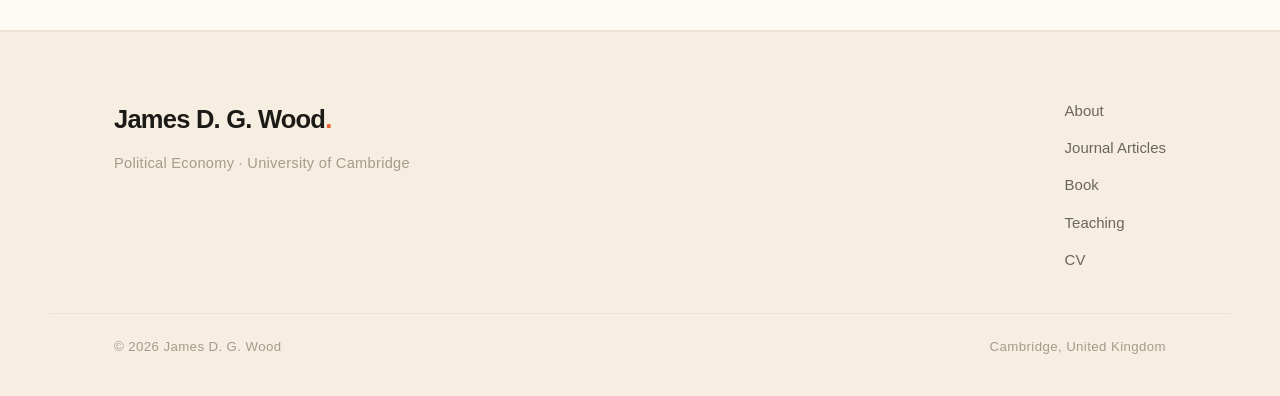
==== commit cc1d1c2b: "Wholesale change update" ====
--- a/index.html
+++ b/index.html
@@ -5,16 +5,14 @@
   <meta name="viewport" content="width=device-width, initial-scale=1.0">
   <meta name="description" content="James D. G. Wood – Associate Teaching Professor in Political Economy, University of Cambridge. Research on innovation policy, housing, and comparative political economy.">
   <title>James D. G. Wood – Political Economy, University of Cambridge</title>
-  <link rel="preconnect" href="https://fonts.googleapis.com">
-  <link rel="preconnect" href="https://fonts.gstatic.com" crossorigin>
-  <link href="https://fonts.googleapis.com/css2?family=DM+Sans:wght@400;500;600&family=Source+Serif+4:ital,wght@0,400;0,600;1,400&display=swap" rel="stylesheet">
-  <link rel="stylesheet" href="style.css">
+  <link rel="stylesheet" href="style.css?v=3">
+  <script>document.documentElement.classList.add('has-js')</script>
 </head>
 <body>
 
-  <nav>
+  <nav class="nav">
     <div class="nav-inner">
-      <a href="index.html" class="site-name">James D. G. Wood</a>
+      <a href="index.html" class="nav-name">James D. G. Wood<span class="dot">.</span></a>
       <button class="menu-toggle" aria-label="Toggle menu" onclick="document.querySelector('.nav-links').classList.toggle('open')">
         <span></span><span></span><span></span>
       </button>
@@ -28,32 +26,67 @@
     </div>
   </nav>
 
-  <main>
-    <div class="home-layout">
-      <div class="home-photo">
-        <img src="JW.jpg" alt="James D. G. Wood">
+  <header class="hero">
+    <div class="hero-inner">
+      <div class="hero-main">
+        <div class="kicker">Political Economy · University of Cambridge</div>
+        <h1 class="hero-name">James D. G.<br>Wood</h1>
+        <p class="hero-role">Associate Teaching Professor in Political Economy, and Staff Fellow in Politics at Trinity Hall.</p>
       </div>
-      <div class="home-text">
-        <h1>James D. G. Wood</h1>
-        <p class="subtitle">Associate Teaching Professor in Political Economy · University of Cambridge</p>
-        <p class="research-interests">Innovation Policy · Housing · Comparative Political Economy · Macroeconomic Governance</p>
-
-        <p>I am an Associate Teaching Professor in the Department of Politics and International Studies at the University of Cambridge and a Staff Fellow in Politics at Trinity Hall, where I serve as Director of Studies for Human, Social, and Political Sciences.</p>
-
-        <p>My research examines the comparative political economy of the United States and the United Kingdom, with a focus on innovation policy, housing markets, household debt, and macroeconomic governance. My book, <a href="book.html"><em>States of Innovation: Driving the American Economy in the 21st Century</em></a> (Bristol University Press, 2026), develops the Polycentric Innovation State framework to reconceptualise the role of the state in American economic development.</p>
-
-        <p>My work has appeared in <em>Politics &amp; Society</em>, <em>New Political Economy</em>, the <em>Review of International Political Economy</em>, and the <em>Cambridge Journal of Regions, Economy and Society</em>, where I also serve as Associate Editor.</p>
-
-        <p>Before entering academia, I spent nearly a decade in the US mortgage industry, an experience that informs my research on housing finance and financial governance.</p>
-
-        <p>You can find my <a href="cv.html">CV here</a>.</p>
+      <div class="hero-portrait">
+        <span class="ph">JW<small>Photo</small></span>
+        <img src="JW.jpg" alt="James D. G. Wood" onerror="this.style.display='none'">
       </div>
     </div>
+  </header>
+
+  <main>
+    <section class="band" data-reveal>
+      <div class="band-inner two-col">
+        <div class="col-label"><span class="idx">01</span><span>About</span></div>
+        <div>
+          <div class="prose">
+            <p>I am an Associate Teaching Professor in the Department of Politics and International Studies at the University of Cambridge and a Staff Fellow in Politics at Trinity Hall, where I serve as Director of Studies for Human, Social, and Political Sciences.</p>
+
+            <p>My research examines the comparative political economy of the United States and the United Kingdom, with a focus on innovation policy, housing markets, household debt, and macroeconomic governance. My book, <a href="book.html"><em>States of Innovation: Driving the American Economy in the 21st Century</em></a> (Bristol University Press, 2026), develops the Polycentric Innovation State framework to reconceptualise the role of the state in American economic development.</p>
+
+            <p>My work has appeared in <em>Politics &amp; Society</em>, <em>New Political Economy</em>, the <em>Review of International Political Economy</em>, and the <em>Cambridge Journal of Regions, Economy and Society</em>, where I also serve as Associate Editor.</p>
+
+            <p>Before entering academia, I spent nearly a decade in the US mortgage industry, an experience that informs my research on housing finance and financial governance. You can find my <a href="cv.html">CV here</a>.</p>
+          </div>
+
+          <p class="interests-label">Research Interests</p>
+          <ul class="interests">
+            <li>Innovation Policy</li>
+            <li>Housing</li>
+            <li>Comparative Political Economy</li>
+            <li>Macroeconomic Governance</li>
+          </ul>
+        </div>
+      </div>
+    </section>
   </main>
 
-  <footer>
-    &copy; 2026 James Wood
+  <footer class="site-footer">
+    <div class="footer-inner">
+      <div class="f-brand">
+        <div class="f-name">James D. G. Wood<span class="dot">.</span></div>
+        <p class="f-tag">Political Economy · University of Cambridge</p>
+      </div>
+      <nav class="f-nav">
+        <a href="index.html">About</a>
+        <a href="journal-articles.html">Journal Articles</a>
+        <a href="book.html">Book</a>
+        <a href="teaching.html">Teaching</a>
+        <a href="cv.html">CV</a>
+      </nav>
+    </div>
+    <div class="footer-base">
+      <span>&copy; 2026 James D. G. Wood</span>
+      <span>Cambridge, United Kingdom</span>
+    </div>
   </footer>
 
+  <script src="reveal.js" defer></script>
 </body>
 </html>
--- a/style.css
+++ b/style.css
@@ -1,425 +1,360 @@
-/* ===== Reset & Base ===== */
-*, *::before, *::after {
-  margin: 0;
-  padding: 0;
-  box-sizing: border-box;
-}
+/* =====================================================================
+   James D. G. Wood — Bright Editorial
+   Space Grotesk (bold display/UI) + Spectral (serif body)
+   Warm, airy, big type, smooth motion.
+   ===================================================================== */
+
+*, *::before, *::after { margin:0; padding:0; box-sizing:border-box; }
 
 :root {
-  --color-bg: #fafaf8;
-  --color-text: #2c2c2c;
-  --color-text-mid: #48484a;
-  --color-text-light: #5a5a5a;
-  --color-accent: #1a1a1a;
-  --color-border: #e0ddd8;
-  --color-border-light: #eceae5;
-  --color-link: #3d3d3d;
-  --color-link-hover: #000;
-  --font-body: 'Source Serif 4', 'Georgia', serif;
-  --font-nav: 'DM Sans', 'Helvetica Neue', sans-serif;
-  --max-width: 920px;
-  --nav-height: 60px;
-}
-
-html {
-  font-size: 17px;
-  scroll-behavior: smooth;
-}
-
+  --bg:          #fdfaf4;  /* bright warm white                 */
+  --bg-2:        #f5eee1;  /* soft warm panel                   */
+  --ink:         #1c1a17;  /* near-black warm                   */
+  --text:        #3a352f;  /* body                              */
+  --text-mid:    #6c655a;
+  --text-mute:   #a59b8b;
+  --accent:      #e8602c;  /* tangerine orange                  */
+  --accent-deep: #cb4d1e;  /* hover                             */
+  --accent-soft: #f7d8c5;
+  --line:        #ece3d4;  /* hairline                          */
+  --line-2:      #e1d6c3;
+
+  --sans: 'Helvetica Neue', Helvetica, Arial, sans-serif;
+  --serif:'Helvetica Neue', Helvetica, Arial, sans-serif;
+
+  --wrap: 1180px;
+  --pad: 64px;
+  --nav-h: 74px;
+  --ease: cubic-bezier(.2,.7,.2,1);
+}
+
+html { font-size:17px; scroll-behavior:smooth; -webkit-text-size-adjust:100%; }
 body {
-  font-family: var(--font-body);
-  color: var(--color-text);
-  background-color: var(--color-bg);
-  line-height: 1.7;
-  -webkit-font-smoothing: antialiased;
-}
-
-/* ===== Navigation ===== */
-nav {
-  position: sticky;
-  top: 0;
-  z-index: 100;
-  background-color: var(--color-bg);
-  border-bottom: 1px solid var(--color-border);
-}
-
-nav .nav-inner {
-  max-width: var(--max-width);
-  margin: 0 auto;
-  padding: 0 2rem;
-  height: var(--nav-height);
-  display: flex;
-  align-items: center;
-  justify-content: space-between;
-}
-
-nav .site-name {
-  font-family: var(--font-nav);
-  font-size: 1.05rem;
-  font-weight: 600;
-  color: var(--color-accent);
-  text-decoration: none;
-  letter-spacing: -0.01em;
-}
-
-nav .nav-links {
-  display: flex;
-  gap: 1.8rem;
-  list-style: none;
-}
-
-nav .nav-links a {
-  font-family: var(--font-nav);
-  font-size: 0.85rem;
-  font-weight: 400;
-  color: var(--color-text-light);
-  text-decoration: none;
-  letter-spacing: 0.02em;
-  transition: color 0.2s ease;
-}
-
-nav .nav-links a:hover,
-nav .nav-links a.active {
-  color: var(--color-accent);
-}
-
-/* Mobile menu toggle */
-.menu-toggle {
-  display: none;
-  background: none;
-  border: none;
-  cursor: pointer;
-  padding: 0.5rem;
-}
-
-.menu-toggle span {
-  display: block;
-  width: 20px;
-  height: 1.5px;
-  background: var(--color-accent);
-  margin: 5px 0;
-  transition: all 0.3s ease;
-}
-
-/* ===== Main Content ===== */
-main {
-  max-width: var(--max-width);
-  margin: 0 auto;
-  padding: 3.5rem 2rem 4rem;
-}
-
-/* ===== Home / About Layout ===== */
-.home-layout {
-  display: grid;
-  grid-template-columns: 260px 1fr;
-  gap: 3rem;
-  align-items: start;
-}
-
-.home-photo img {
-  width: 100%;
-  border-radius: 3px;
-}
-
-.home-links {
-  display: flex;
-  flex-direction: column;
-  gap: 0.5rem;
-  margin-top: 1rem;
-}
-
-.home-links a {
-  font-family: var(--font-nav);
-  font-size: 0.84rem;
-  font-weight: 400;
-  color: var(--color-text-light);
-  text-decoration: none;
-  display: flex;
-  align-items: center;
-  gap: 0.5rem;
-  transition: color 0.2s ease;
-}
-
-.home-links a:hover {
-  color: var(--color-accent);
-}
-
-.home-links a svg {
-  flex-shrink: 0;
-  opacity: 0.5;
-}
-
-.home-text h1 {
-  font-family: var(--font-body);
-  font-size: 1.75rem;
-  font-weight: 600;
-  color: var(--color-accent);
-  margin-bottom: 0.2rem;
-  letter-spacing: -0.02em;
-}
-
-.home-text .subtitle {
-  font-family: var(--font-nav);
-  font-size: 1.05rem;
-  color: var(--color-text-light);
-  margin-bottom: 0.4rem;
-  letter-spacing: 0.01em;
-}
-
-.home-text .research-interests {
-  font-family: var(--font-nav);
-  font-size: 1.05rem;
-  color: var(--color-text-light);
-  margin-bottom: 1.5rem;
-  letter-spacing: 0.01em;
-}
-
-.home-text p {
-  margin-bottom: 1rem;
-  color: var(--color-text);
-  text-align: justify;
-}
-
-.home-text p:last-child {
-  margin-bottom: 0;
-}
-
-.home-text a {
-  color: var(--color-link);
-  text-decoration: underline;
-  text-underline-offset: 3px;
-  text-decoration-thickness: 1px;
-  transition: color 0.2s ease;
-}
-
-.home-text a:hover {
-  color: var(--color-link-hover);
-}
-
-/* ===== Interior Pages ===== */
-.page-header {
-  margin-bottom: 2rem;
-}
-
-.page-header h1 {
-  font-family: var(--font-body);
-  font-size: 1.6rem;
-  font-weight: 600;
-  color: var(--color-accent);
-  letter-spacing: -0.02em;
-}
-
-/* Research / Publications */
-.section-group {
-  margin-bottom: 2.5rem;
-}
-
-.section-group h2 {
-  font-family: var(--font-nav);
-  font-size: 0.85rem;
-  font-weight: 600;
-  text-transform: uppercase;
-  letter-spacing: 0.08em;
-  color: var(--color-text-light);
-  margin-bottom: 1rem;
-  padding-bottom: 0.5rem;
-  border-bottom: 1px solid var(--color-border);
-}
-
-.pub-item {
-  margin-bottom: 1.4rem;
-  padding-bottom: 1.4rem;
-  border-bottom: 1px solid var(--color-border-light);
-}
-
-.pub-item:last-child {
-  border-bottom: none;
-  padding-bottom: 0;
-}
-
-.pub-item p {
-  line-height: 1.65;
-  text-align: justify;
-}
-
-.pub-item .pub-title {
-  font-weight: 600;
-  color: var(--color-accent);
-}
-
-.pub-item .pub-venue {
-  font-style: italic;
-  color: var(--color-text-light);
-}
-
-.pub-item .pub-links {
-  margin-top: 0.3rem;
-}
-
-.pub-item .pub-links a {
-  font-family: var(--font-nav);
-  font-size: 0.8rem;
-  color: var(--color-text-light);
-  text-decoration: none;
-  margin-right: 1rem;
-  transition: color 0.2s ease;
-}
-
-.pub-item .pub-links a:hover {
-  color: var(--color-accent);
-}
-
-/* Teaching */
-.teaching-item {
-  margin-bottom: 1.1rem;
-  padding-bottom: 1.1rem;
-  border-bottom: 1px solid var(--color-border-light);
-}
-
-.teaching-item:last-child {
-  border-bottom: none;
-  padding-bottom: 0;
-}
-
-.teaching-item .course-title {
-  font-weight: 600;
-}
-
-.teaching-item .course-detail {
-  font-size: 0.9rem;
-  color: var(--color-text-light);
-}
-
-/* Supervision text */
-.supervision-text {
-  color: var(--color-text);
-  text-align: justify;
-}
-
-/* Book page */
-.book-layout {
-  display: grid;
-  grid-template-columns: 220px 1fr;
-  gap: 2.5rem;
-  align-items: start;
-}
-
+  font-family:var(--serif);
+  color:var(--text);
+  background:var(--bg);
+  line-height:1.7;
+  -webkit-font-smoothing:antialiased;
+  text-rendering:optimizeLegibility;
+  overflow-x:hidden;
+}
+::selection { background:var(--accent); color:#fff; }
+
+.wrap { max-width:var(--wrap); margin:0 auto; padding:0 var(--pad); }
+
+/* ===================== Navigation ===================== */
+.nav {
+  position:sticky; top:0; z-index:200;
+  background:rgba(253,250,244,.82);
+  backdrop-filter:saturate(140%) blur(12px);
+  -webkit-backdrop-filter:saturate(140%) blur(12px);
+  border-bottom:1px solid var(--line);
+}
+.nav-inner {
+  max-width:var(--wrap); margin:0 auto; padding:0 var(--pad);
+  height:var(--nav-h);
+  display:flex; align-items:center; justify-content:space-between;
+}
+.nav-name {
+  font-family:var(--sans); font-size:1.04rem; font-weight:700;
+  color:var(--ink); text-decoration:none; letter-spacing:-.02em;
+  white-space:nowrap;
+}
+.nav-name .dot { color:var(--accent); }
+.nav-links { display:flex; gap:2.2rem; list-style:none; align-items:center; }
+.nav-links a {
+  font-family:var(--sans); font-size:.84rem; font-weight:500;
+  color:var(--text-mid); text-decoration:none; letter-spacing:.01em;
+  position:relative; padding:4px 0; transition:color .22s var(--ease);
+}
+.nav-links a::after {
+  content:""; position:absolute; left:0; right:100%; bottom:0;
+  height:2px; background:var(--accent); transition:right .28s var(--ease);
+}
+.nav-links a:hover { color:var(--ink); }
+.nav-links a:hover::after { right:0; }
+.nav-links a.active { color:var(--ink); }
+.nav-links a.active::after { right:0; }
+
+.menu-toggle { display:none; background:none; border:none; cursor:pointer; padding:.4rem; }
+.menu-toggle span { display:block; width:22px; height:2px; background:var(--ink); margin:5px 0; transition:.3s; }
+
+/* ===================== Hero (home) ===================== */
+.hero { background:var(--bg); }
+.hero-inner {
+  max-width:var(--wrap); margin:0 auto; padding:96px var(--pad) 40px;
+  display:grid; grid-template-columns:1fr 200px; gap:60px; align-items:center;
+}
+.kicker {
+  font-family:var(--sans); font-size:.82rem; font-weight:600;
+  letter-spacing:.18em; text-transform:uppercase; color:var(--accent);
+  margin-bottom:30px;
+}
+.hero-name {
+  font-family:var(--sans); font-weight:700; font-size:clamp(3.2rem,8.5vw,6.6rem);
+  line-height:.92; letter-spacing:-.045em; color:var(--ink); margin-bottom:30px;
+}
+.hero-name .dot { color:var(--accent); }
+.hero-role {
+  font-family:var(--serif); font-size:1.5rem; line-height:1.45;
+  color:var(--text-mid); max-width:24ch; font-weight:400;
+}
+.hero-portrait {
+  width:200px; height:248px; border-radius:6px; overflow:hidden;
+  background:linear-gradient(155deg,#f3a96f,var(--accent) 72%,#d8501e);
+  display:flex; align-items:center; justify-content:center; position:relative;
+  box-shadow:0 22px 50px -24px rgba(203,77,30,.55);
+  transition:transform .5s var(--ease);
+}
+.hero-portrait:hover { transform:translateY(-6px) rotate(-1.4deg); }
+.hero-portrait img { position:absolute; inset:0; width:100%; height:100%; object-fit:cover; object-position:50% 30%; }
+.hero-portrait .ph {
+  font-family:var(--sans); font-weight:700; font-size:2rem; color:rgba(255,255,255,.92);
+  letter-spacing:.04em; display:flex; flex-direction:column; align-items:center; gap:4px;
+}
+.hero-portrait .ph small { font-size:.6rem; letter-spacing:.16em; text-transform:uppercase; opacity:.85; }
+
+.hero-meta {
+  max-width:var(--wrap); margin:0 auto; padding:0 var(--pad) 70px;
+}
+.hero-meta-row {
+  display:flex; gap:36px; flex-wrap:wrap; align-items:center;
+  border-top:1px solid var(--line); padding-top:22px;
+}
+.hero-meta-row span {
+  font-family:var(--sans); font-size:.8rem; font-weight:500;
+  letter-spacing:.04em; color:var(--text-mid);
+  display:inline-flex; align-items:center; gap:10px;
+}
+.hero-meta-row span:not(.spacer)::before { content:""; width:6px; height:6px; border-radius:50%; background:var(--accent); }
+.hero-meta-row .spacer { flex:1; }
+.hero-meta-row .scroll { color:var(--accent); font-weight:600; }
+
+/* ===================== Bands / sections ===================== */
+.band { padding:92px 0; border-bottom:1px solid var(--line); }
+.band.alt { background:var(--bg-2); }
+.band-inner { max-width:var(--wrap); margin:0 auto; padding:0 var(--pad); }
+
+.two-col { display:grid; grid-template-columns:230px 1fr; gap:64px; align-items:start; }
+.col-label {
+  font-family:var(--sans); font-size:.84rem; font-weight:600;
+  letter-spacing:.1em; text-transform:uppercase; color:var(--ink);
+  display:flex; align-items:baseline; gap:14px; position:sticky; top:calc(var(--nav-h) + 30px);
+}
+.col-label .idx { color:var(--accent); font-size:.78rem; font-weight:700; }
+
+.prose { font-size:1.24rem; line-height:1.74; color:var(--text); max-width:60ch; }
+.prose p { margin-bottom:1.15rem; }
+.prose p:last-child { margin-bottom:0; }
+.prose em { font-style:italic; }
+.prose a {
+  color:var(--accent-deep); text-decoration:none; font-weight:500;
+  background:linear-gradient(var(--accent),var(--accent)) no-repeat left bottom / 0 2px;
+  padding-bottom:1px; transition:background-size .3s var(--ease), color .2s;
+}
+.prose a:hover { background-size:100% 2px; color:var(--accent); }
+
+.interests-label {
+  font-family:var(--sans); font-size:.76rem; font-weight:600; letter-spacing:.12em;
+  text-transform:uppercase; color:var(--text-mute); margin:38px 0 16px;
+}
+.interests { display:flex; flex-wrap:wrap; gap:11px; list-style:none; }
+.interests li {
+  font-family:var(--sans); font-size:.86rem; font-weight:500; color:#4a463f;
+  border:1px solid var(--line-2); padding:9px 18px; border-radius:100px;
+  background:#fff; transition:transform .22s var(--ease), border-color .22s, color .22s, background .22s;
+}
+.interests li:hover { border-color:var(--accent); color:var(--accent); transform:translateY(-3px); background:#fff; }
+
+/* ===================== Interior page header ===================== */
+.page-head { padding:84px 0 56px; border-bottom:1px solid var(--line); }
+.page-head .kicker { margin-bottom:22px; }
+.page-title {
+  font-family:var(--sans); font-weight:700; font-size:clamp(2.6rem,6vw,4.6rem);
+  line-height:.96; letter-spacing:-.04em; color:var(--ink);
+}
+.page-desc {
+  font-family:var(--serif); font-size:1.3rem; color:var(--text-mid);
+  margin-top:24px; max-width:52ch; line-height:1.5;
+}
+
+/* ===================== Publications ===================== */
+.pub-list { max-width:var(--wrap); }
+.group-label {
+  font-family:var(--sans); font-size:.78rem; font-weight:600; letter-spacing:.12em;
+  text-transform:uppercase; color:var(--text-mute);
+  margin:52px 0 6px; padding-bottom:16px; border-bottom:1px solid var(--line);
+}
+.pub {
+  display:grid; grid-template-columns:92px 1fr; gap:30px;
+  padding:30px 20px; margin:0 -20px;
+  border-bottom:1px solid var(--line);
+  text-decoration:none; color:inherit; position:relative;
+  border-radius:8px;
+  transition:background .28s var(--ease), transform .28s var(--ease);
+}
+.pub:hover { background:#fff; transform:translateX(8px); box-shadow:0 18px 44px -28px rgba(28,26,23,.32); }
+.pub-year {
+  font-family:var(--sans); font-size:.96rem; font-weight:700;
+  color:var(--text-mute); letter-spacing:.01em; padding-top:.3rem;
+  transition:color .28s var(--ease);
+}
+.pub:hover .pub-year { color:var(--accent); }
+.pub-title {
+  font-family:var(--serif); font-size:1.34rem; font-weight:500; line-height:1.32;
+  color:var(--ink); letter-spacing:-.005em; margin-bottom:8px; text-wrap:pretty;
+}
+.pub-meta { font-family:var(--sans); font-size:.88rem; color:var(--text-mid); line-height:1.5; }
+.pub-meta .venue { font-style:normal; color:var(--accent-deep); font-weight:600; }
+.pub-meta .authors { color:var(--text-mute); }
+
+/* ===================== Teaching ===================== */
+.course {
+  display:grid; grid-template-columns:1fr auto; gap:30px; align-items:baseline;
+  padding:22px 20px; margin:0 -20px; border-bottom:1px solid var(--line);
+  border-radius:8px;
+  transition:background .28s var(--ease), transform .28s var(--ease);
+}
+.course:hover { background:#fff; transform:translateX(8px); }
+.course-title { font-family:var(--serif); font-size:1.2rem; font-weight:500; color:var(--ink); line-height:1.4; }
+.course-meta { font-family:var(--sans); font-size:.84rem; color:var(--text-mute); white-space:nowrap; text-align:right; }
+.supervision { font-size:1.24rem; line-height:1.72; color:var(--text); max-width:60ch; }
+
+/* ===================== Book ===================== */
+.book-grid { display:grid; grid-template-columns:320px 1fr; gap:72px; align-items:start; }
+.book-cover { position:sticky; top:calc(var(--nav-h) + 34px); }
 .book-cover img {
-  width: 100%;
-  border-radius: 2px;
-  box-shadow: 0 2px 12px rgba(0,0,0,0.1);
-}
-
-.book-text p {
-  margin-bottom: 1rem;
-  text-align: justify;
-}
-
-.book-text a {
-  color: var(--color-link);
-  text-decoration: underline;
-  text-underline-offset: 3px;
-  text-decoration-thickness: 1px;
-  transition: color 0.2s ease;
-}
-
-.book-text a:hover {
-  color: var(--color-link-hover);
-}
-
-/* CV page */
+  width:100%; border-radius:4px; display:block;
+  box-shadow:0 26px 60px -24px rgba(28,26,23,.42);
+  transition:transform .5s var(--ease), box-shadow .5s var(--ease);
+}
+.book-cover img:hover { transform:translateY(-8px) rotate(-1deg); box-shadow:0 36px 74px -26px rgba(203,77,30,.46); }
+.book-pub {
+  font-family:var(--sans); font-size:.82rem; font-weight:500; letter-spacing:.04em;
+  color:var(--text-mute); margin-top:18px; text-align:center;
+}
+.book-sub { font-family:var(--serif); font-style:italic; font-size:1.4rem; color:var(--text-mid); margin-bottom:30px; }
+.book-body { font-size:1.24rem; line-height:1.74; color:var(--text); max-width:58ch; }
+.book-body p { margin-bottom:1.2rem; }
+.book-cta {
+  display:inline-flex; align-items:center; gap:10px; margin-top:10px;
+  font-family:var(--sans); font-size:.92rem; font-weight:600; letter-spacing:.01em;
+  color:#fff; background:var(--accent); text-decoration:none;
+  padding:15px 30px; border-radius:100px;
+  transition:background .22s var(--ease), transform .22s var(--ease), box-shadow .22s var(--ease);
+  box-shadow:0 12px 28px -12px rgba(203,77,30,.5);
+}
+.book-cta:hover { background:var(--accent-deep); transform:translateY(-3px); box-shadow:0 18px 36px -12px rgba(203,77,30,.6); }
+
+.endorse-label {
+  font-family:var(--sans); font-size:.78rem; font-weight:600; letter-spacing:.12em;
+  text-transform:uppercase; color:var(--text-mute);
+  margin:52px 0 26px; padding-bottom:16px; border-bottom:1px solid var(--line);
+}
+.endorse { padding-left:28px; border-left:3px solid var(--accent); margin-bottom:32px; max-width:58ch; }
+.endorse p { font-family:var(--serif); font-style:italic; font-size:1.26rem; line-height:1.58; color:var(--ink); margin-bottom:11px; }
+.endorse cite { font-family:var(--sans); font-style:normal; font-size:.86rem; font-weight:600; color:var(--accent-deep); letter-spacing:.02em; }
+
+/* ===================== CV ===================== */
+.cv-card {
+  background:var(--bg-2); border:1px solid var(--line-2); border-radius:14px;
+  padding:56px 60px; display:flex; justify-content:space-between; align-items:center;
+  gap:44px; flex-wrap:wrap; max-width:var(--wrap);
+}
+.cv-card h2 { font-family:var(--sans); font-weight:700; font-size:2rem; letter-spacing:-.03em; color:var(--ink); margin-bottom:10px; }
+.cv-card p { font-family:var(--serif); color:var(--text-mid); font-size:1.16rem; max-width:42ch; }
 .cv-download {
-  display: inline-block;
-  margin-top: 1.5rem;
-  padding: 0.6rem 1.4rem;
-  font-family: var(--font-nav);
-  font-size: 0.9rem;
-  color: var(--color-accent);
-  background: transparent;
-  border: 1px solid var(--color-accent);
-  text-decoration: none;
-  letter-spacing: 0.02em;
-  transition: background-color 0.2s ease, color 0.2s ease;
-}
-
-.cv-download:hover {
-  background-color: var(--color-accent);
-  color: var(--color-bg);
-}
-
-/* ===== Footer ===== */
-footer {
-  max-width: var(--max-width);
-  margin: 0 auto;
-  padding: 1.5rem 2rem;
-  border-top: 1px solid var(--color-border);
-  font-family: var(--font-nav);
-  font-size: 0.78rem;
-  color: var(--color-text-light);
-}
-
-/* ===== Responsive ===== */
-@media (max-width: 700px) {
-  html {
-    font-size: 16px;
+  display:inline-flex; align-items:center; gap:10px; flex-shrink:0;
+  font-family:var(--sans); font-size:.94rem; font-weight:600; letter-spacing:.01em;
+  color:#fff; background:var(--accent); text-decoration:none;
+  padding:16px 32px; border-radius:100px;
+  transition:transform .22s var(--ease), background .22s var(--ease), box-shadow .22s var(--ease);
+  box-shadow:0 12px 28px -12px rgba(203,77,30,.5);
+}
+.cv-download:hover { background:var(--accent-deep); transform:translateY(-3px); box-shadow:0 18px 36px -12px rgba(203,77,30,.6); }
+
+/* ===================== Footer ===================== */
+.site-footer { background:var(--bg-2); border-top:1px solid var(--line); }
+.footer-inner {
+  max-width:var(--wrap); margin:0 auto; padding:66px var(--pad) 40px;
+  display:flex; justify-content:space-between; gap:44px; flex-wrap:wrap;
+}
+.f-name { font-family:var(--sans); font-size:1.5rem; font-weight:700; letter-spacing:-.03em; color:var(--ink); margin-bottom:10px; }
+.f-name .dot { color:var(--accent); }
+.f-tag { font-family:var(--sans); font-size:.86rem; color:var(--text-mute); letter-spacing:.02em; }
+.f-nav { display:flex; flex-direction:column; gap:12px; }
+.f-nav a {
+  font-family:var(--sans); font-size:.88rem; color:var(--text-mid);
+  text-decoration:none; transition:color .2s var(--ease), transform .2s var(--ease);
+  width:max-content;
+}
+.f-nav a:hover { color:var(--accent); transform:translateX(4px); }
+.footer-base {
+  max-width:var(--wrap); margin:0 auto; padding:22px var(--pad) 38px;
+  border-top:1px solid var(--line);
+  display:flex; justify-content:space-between; gap:20px; flex-wrap:wrap;
+  font-family:var(--sans); font-size:.78rem; color:var(--text-mute); letter-spacing:.03em;
+}
+
+/* ===================== Motion ===================== */
+@keyframes rise { from { opacity:0; transform:translateY(22px); } to { opacity:1; transform:none; } }
+
+.has-js .hero-main .kicker { animation:rise .8s var(--ease) .05s both; }
+.has-js .hero-main .hero-name { animation:rise .8s var(--ease) .16s both; }
+.has-js .hero-main .hero-role { animation:rise .8s var(--ease) .28s both; }
+.has-js .hero-portrait { animation:rise .9s var(--ease) .34s both; }
+.has-js .hero-meta-row { animation:rise .8s var(--ease) .44s both; }
+.has-js .page-head .kicker { animation:rise .7s var(--ease) .05s both; }
+.has-js .page-head .page-title { animation:rise .8s var(--ease) .14s both; }
+.has-js .page-head .page-desc { animation:rise .8s var(--ease) .24s both; }
+
+/* scroll reveal */
+.has-js [data-reveal] { opacity:0; transform:translateY(26px); transition:opacity .75s var(--ease), transform .75s var(--ease); }
+[data-reveal].in { opacity:1; transform:none; }
+.has-js [data-reveal] .pub,
+.has-js [data-reveal] .course,
+.has-js [data-reveal] .endorse,
+.has-js [data-reveal] .group-label { opacity:0; transform:translateY(18px); transition:opacity .6s var(--ease), transform .6s var(--ease); }
+[data-reveal].in .pub,
+[data-reveal].in .course,
+[data-reveal].in .endorse,
+[data-reveal].in .group-label { opacity:1; transform:none; }
+[data-reveal].in .pub:nth-child(2) { transition-delay:.05s; }
+[data-reveal].in .pub:nth-child(3) { transition-delay:.10s; }
+[data-reveal].in .pub:nth-child(4) { transition-delay:.15s; }
+[data-reveal].in .pub:nth-child(5) { transition-delay:.20s; }
+[data-reveal].in .pub:nth-child(6) { transition-delay:.24s; }
+
+@media (prefers-reduced-motion: reduce) {
+  * { animation:none !important; transition:none !important; }
+  .has-js [data-reveal], .has-js [data-reveal] * { opacity:1 !important; transform:none !important; }
+}
+
+/* ===================== Responsive ===================== */
+@media (max-width:860px) {
+  :root { --pad:34px; }
+  .two-col { grid-template-columns:1fr; gap:28px; }
+  .col-label { position:static; }
+  .book-grid { grid-template-columns:1fr; gap:36px; }
+  .book-cover { position:static; max-width:260px; }
+}
+@media (max-width:680px) {
+  html { font-size:16px; }
+  .menu-toggle { display:block; }
+  .nav-links {
+    display:none; position:absolute; top:var(--nav-h); left:0; right:0;
+    flex-direction:column; gap:1.2rem; background:var(--bg);
+    border-bottom:1px solid var(--line); padding:1.5rem var(--pad);
   }
-
-  .menu-toggle {
-    display: block;
-  }
-
-  nav .nav-links {
-    display: none;
-    position: absolute;
-    top: var(--nav-height);
-    left: 0;
-    right: 0;
-    background: var(--color-bg);
-    border-bottom: 1px solid var(--color-border);
-    flex-direction: column;
-    padding: 1rem 2rem;
-    gap: 0.8rem;
-  }
-
-  nav .nav-links.open {
-    display: flex;
-  }
-
-  .home-layout {
-    grid-template-columns: 1fr;
-    gap: 1.5rem;
-  }
-
-  .home-photo {
-    max-width: 220px;
-  }
-
-  .home-text p {
-    text-align: left;
-  }
-
-  .pub-item p {
-    text-align: left;
-  }
-
-  .book-text p {
-    text-align: left;
-  }
-
-  .supervision-text {
-    text-align: left;
-  }
-
-  .book-layout {
-    grid-template-columns: 1fr;
-    gap: 1.5rem;
-  }
-
-  .book-cover {
-    max-width: 180px;
-  }
-
-  main {
-    padding: 2rem 1.2rem 3rem;
-  }
-}
+  .nav-links.open { display:flex; }
+  .hero-inner { grid-template-columns:1fr; gap:36px; padding-top:62px; }
+  .hero-portrait { width:152px; height:188px; order:-1; }
+  .hero-role { font-size:1.3rem; }
+  .pub { grid-template-columns:1fr; gap:8px; }
+  .pub:hover, .course:hover { transform:none; }
+  .pub-year { padding-top:0; }
+  .course { grid-template-columns:1fr; gap:5px; }
+  .course-meta { text-align:left; }
+  .footer-inner { flex-direction:column; gap:30px; }
+  .cv-card { padding:38px 32px; }
+}
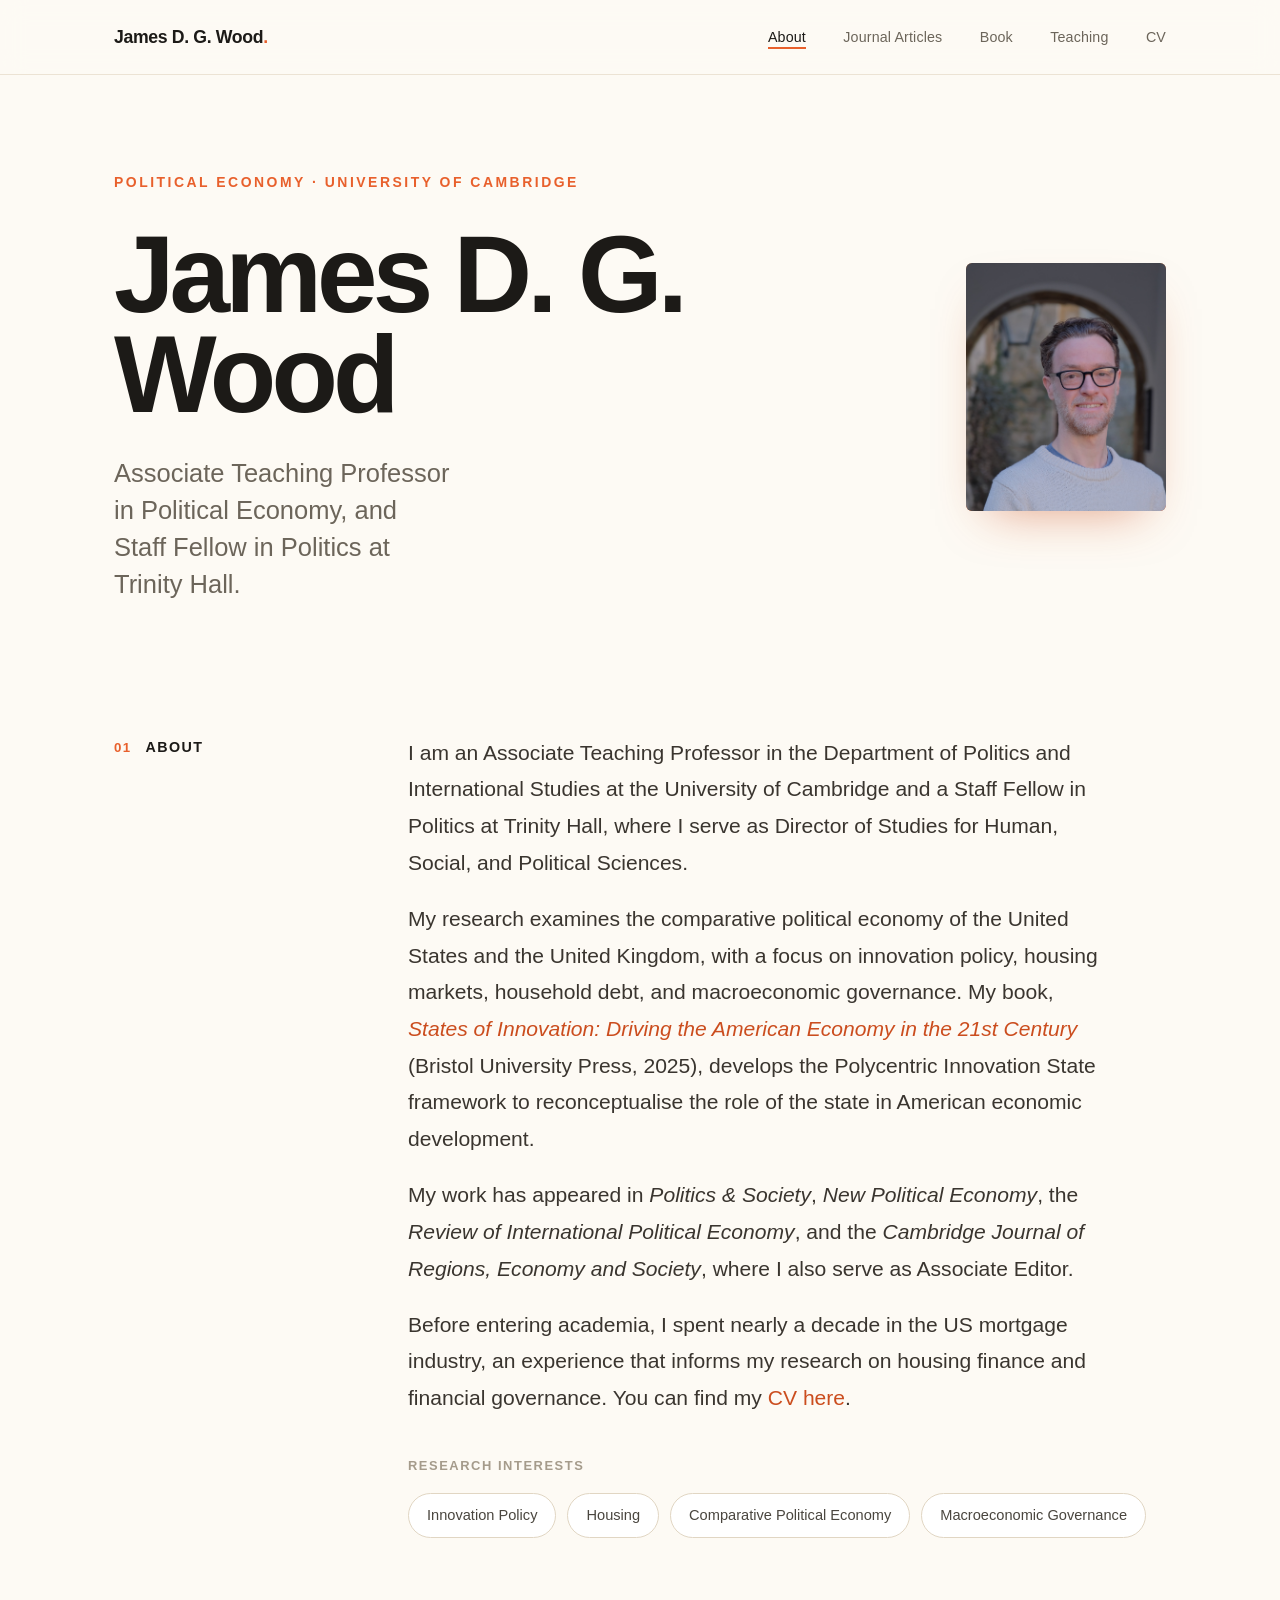
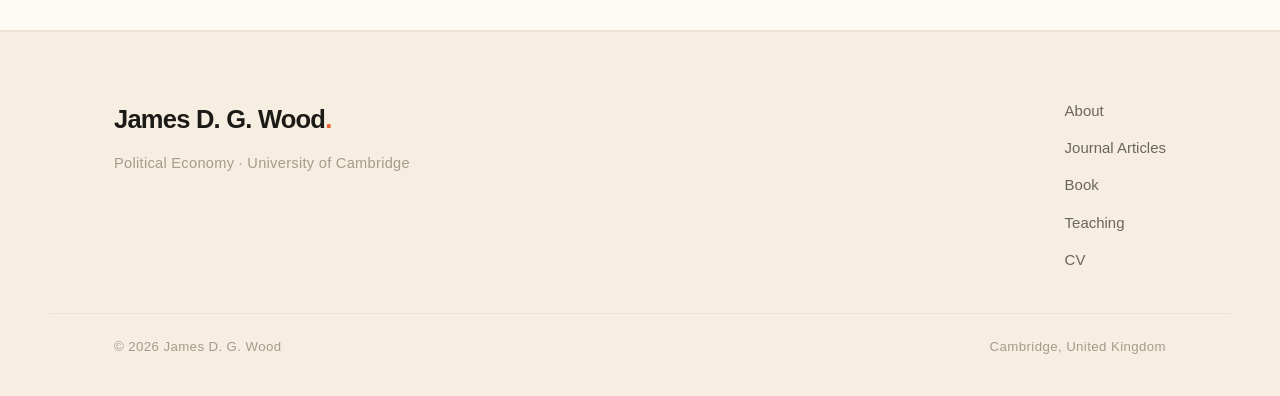
==== commit 2f99e3dc: "Book update" ====
--- a/index.html
+++ b/index.html
@@ -48,7 +48,7 @@
           <div class="prose">
             <p>I am an Associate Teaching Professor in the Department of Politics and International Studies at the University of Cambridge and a Staff Fellow in Politics at Trinity Hall, where I serve as Director of Studies for Human, Social, and Political Sciences.</p>
 
-            <p>My research examines the comparative political economy of the United States and the United Kingdom, with a focus on innovation policy, housing markets, household debt, and macroeconomic governance. My book, <a href="book.html"><em>States of Innovation: Driving the American Economy in the 21st Century</em></a> (Bristol University Press, 2026), develops the Polycentric Innovation State framework to reconceptualise the role of the state in American economic development.</p>
+            <p>My research examines the comparative political economy of the United States and the United Kingdom, with a focus on innovation policy, housing markets, household debt, and macroeconomic governance. My book, <a href="book.html"><em>States of Innovation: Driving the American Economy in the 21st Century</em></a> (Bristol University Press, 2025), develops the Polycentric Innovation State framework to reconceptualise the role of the state in American economic development.</p>
 
             <p>My work has appeared in <em>Politics &amp; Society</em>, <em>New Political Economy</em>, the <em>Review of International Political Economy</em>, and the <em>Cambridge Journal of Regions, Economy and Society</em>, where I also serve as Associate Editor.</p>
 
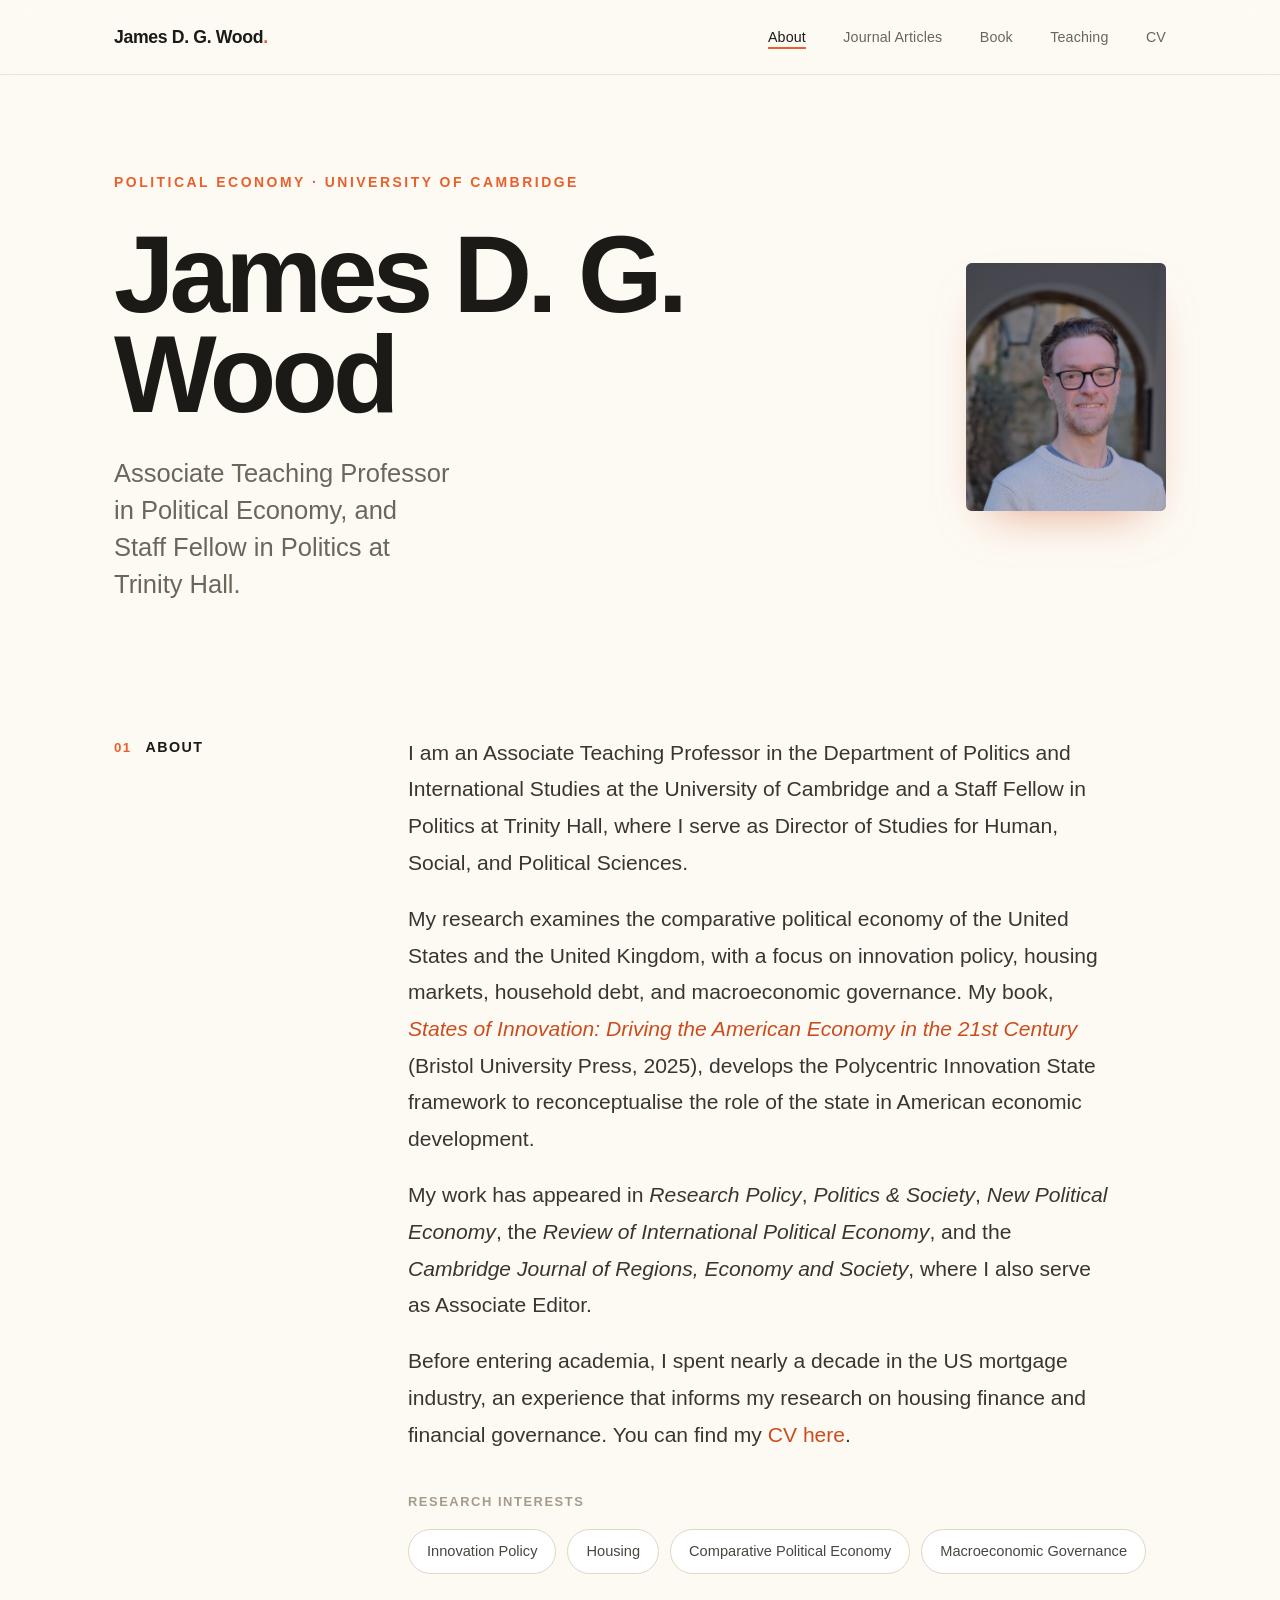
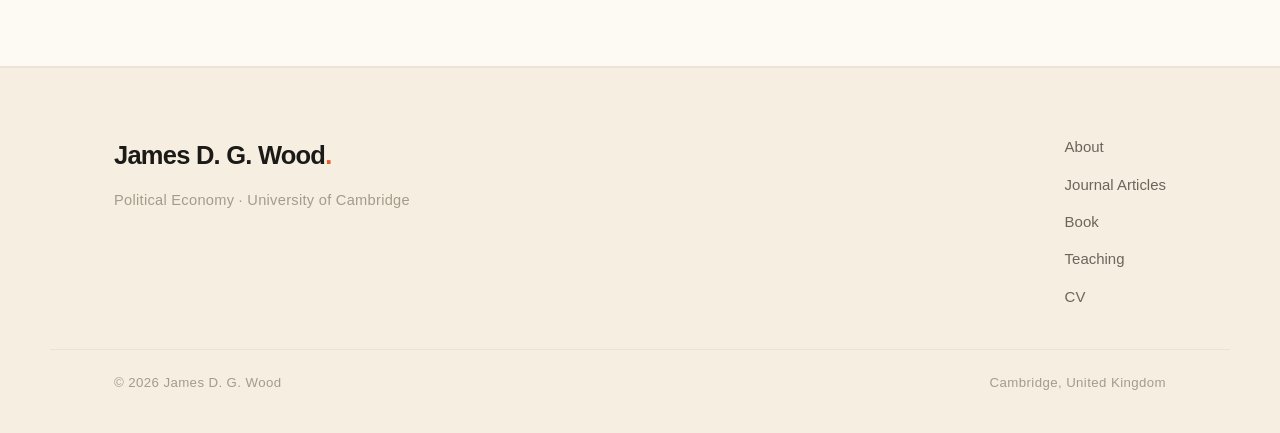
==== commit f56a27d7: "Update index.html" ====
--- a/index.html
+++ b/index.html
@@ -50,7 +50,7 @@
 
             <p>My research examines the comparative political economy of the United States and the United Kingdom, with a focus on innovation policy, housing markets, household debt, and macroeconomic governance. My book, <a href="book.html"><em>States of Innovation: Driving the American Economy in the 21st Century</em></a> (Bristol University Press, 2025), develops the Polycentric Innovation State framework to reconceptualise the role of the state in American economic development.</p>
 
-            <p>My work has appeared in <em>Politics &amp; Society</em>, <em>New Political Economy</em>, the <em>Review of International Political Economy</em>, and the <em>Cambridge Journal of Regions, Economy and Society</em>, where I also serve as Associate Editor.</p>
+            <p>My work has appeared in <em>Research Policy</em>, <em>Politics &amp; Society</em>, <em>New Political Economy</em>, the <em>Review of International Political Economy</em>, and the <em>Cambridge Journal of Regions, Economy and Society</em>, where I also serve as Associate Editor.</p>
 
             <p>Before entering academia, I spent nearly a decade in the US mortgage industry, an experience that informs my research on housing finance and financial governance. You can find my <a href="cv.html">CV here</a>.</p>
           </div>
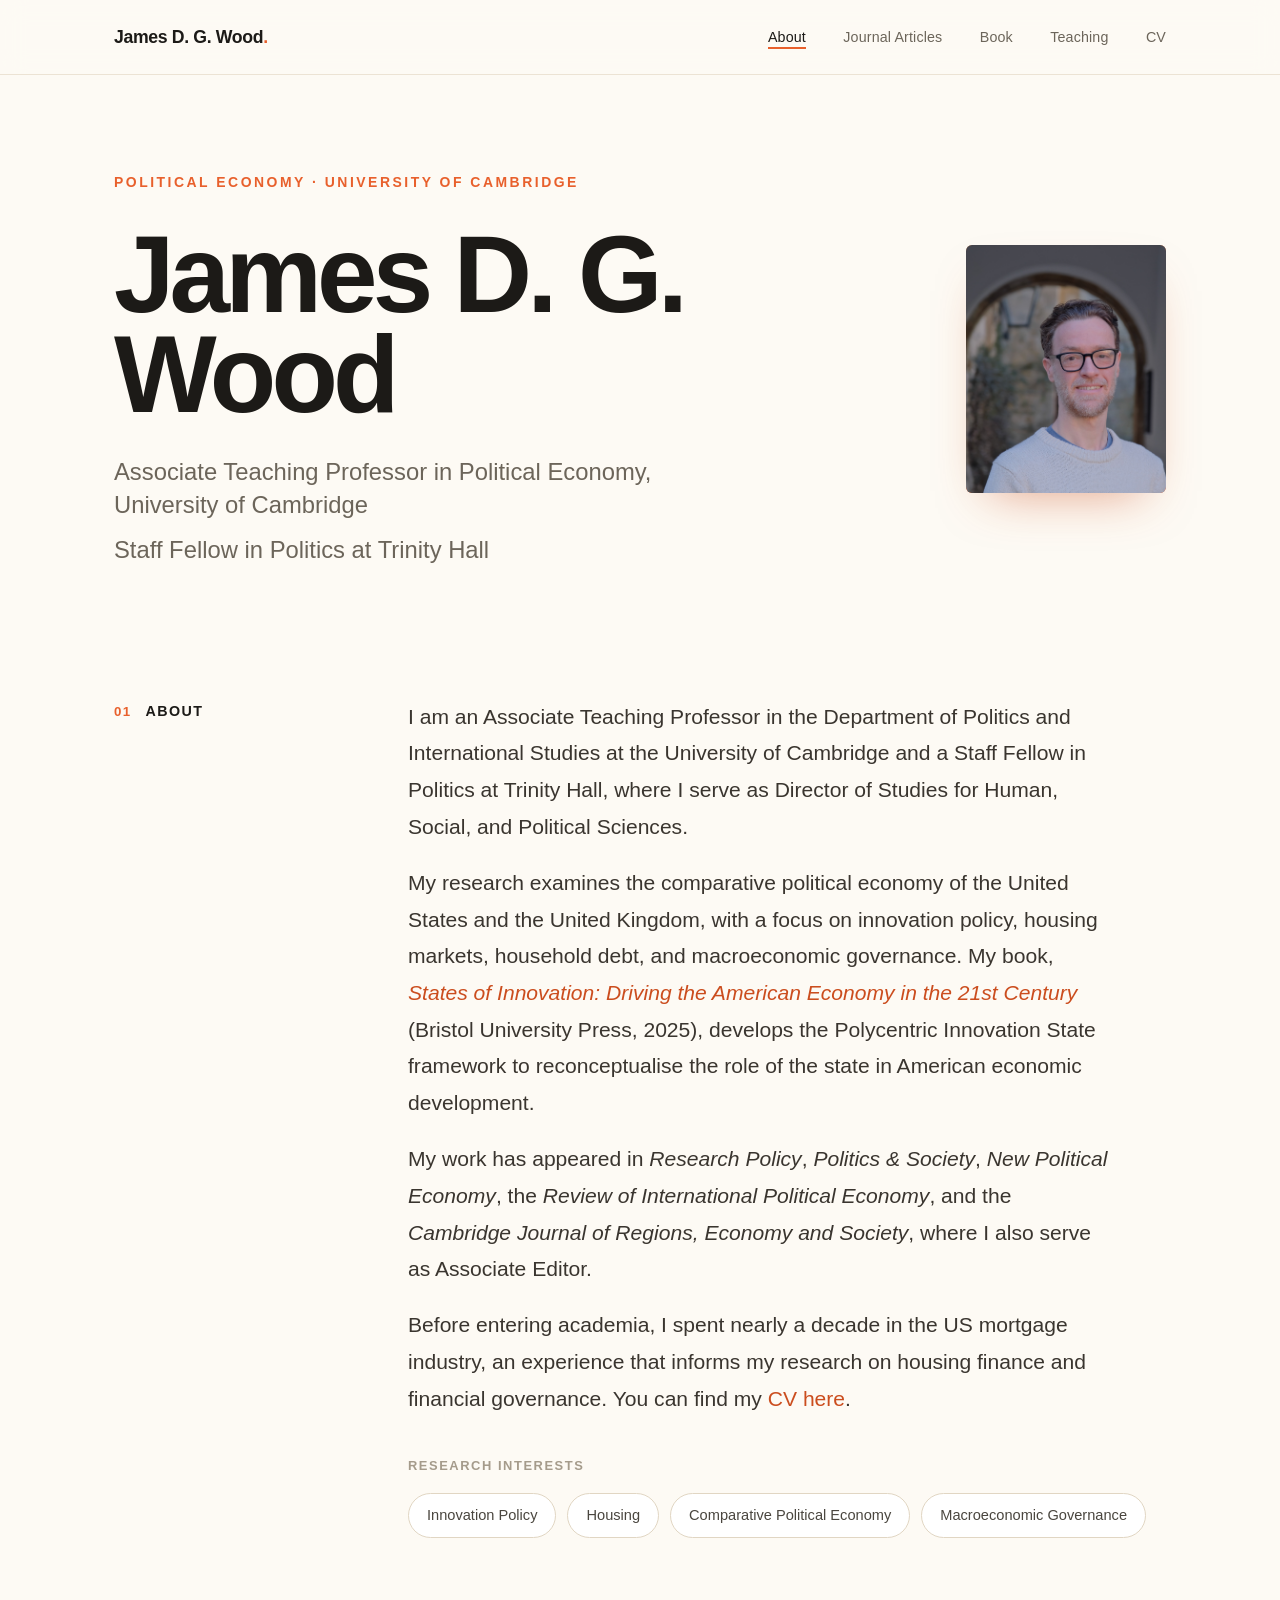
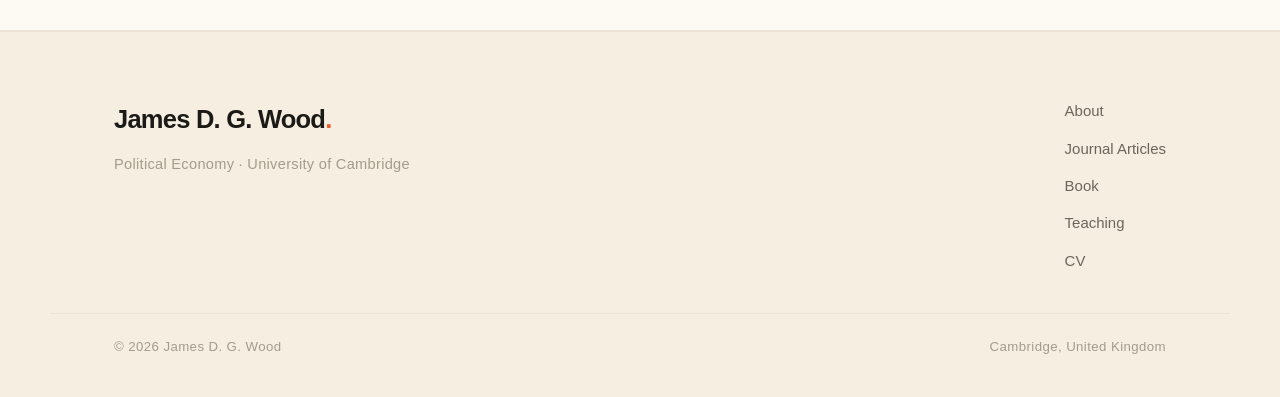
==== commit 6bce38fc: "Updated about me." ====
--- a/index.html
+++ b/index.html
@@ -5,7 +5,7 @@
   <meta name="viewport" content="width=device-width, initial-scale=1.0">
   <meta name="description" content="James D. G. Wood – Associate Teaching Professor in Political Economy, University of Cambridge. Research on innovation policy, housing, and comparative political economy.">
   <title>James D. G. Wood – Political Economy, University of Cambridge</title>
-  <link rel="stylesheet" href="style.css?v=3">
+  <link rel="stylesheet" href="style.css?v=7">
   <script>document.documentElement.classList.add('has-js')</script>
 </head>
 <body>
@@ -31,7 +31,7 @@
       <div class="hero-main">
         <div class="kicker">Political Economy · University of Cambridge</div>
         <h1 class="hero-name">James D. G.<br>Wood</h1>
-        <p class="hero-role">Associate Teaching Professor in Political Economy, and Staff Fellow in Politics at Trinity Hall.</p>
+        <p class="hero-role"><span>Associate Teaching Professor in <span class="nb">Political Economy</span>, <span class="nb">University of Cambridge</span></span><span>Staff Fellow in Politics at Trinity Hall</span></p>
       </div>
       <div class="hero-portrait">
         <span class="ph">JW<small>Photo</small></span>
--- a/style.css
+++ b/style.css
@@ -96,9 +96,12 @@
 }
 .hero-name .dot { color:var(--accent); }
 .hero-role {
-  font-family:var(--serif); font-size:1.5rem; line-height:1.45;
-  color:var(--text-mid); max-width:24ch; font-weight:400;
-}
+  font-family:var(--serif); font-size:1.4rem; line-height:1.4;
+  color:var(--text-mid); max-width:48ch; font-weight:400;
+}
+.hero-role span { display:block; }
+.hero-role .nb { display:inline; white-space:nowrap; }
+.hero-role span + span { margin-top:.7rem; }
 .hero-portrait {
   width:200px; height:248px; border-radius:6px; overflow:hidden;
   background:linear-gradient(155deg,#f3a96f,var(--accent) 72%,#d8501e);
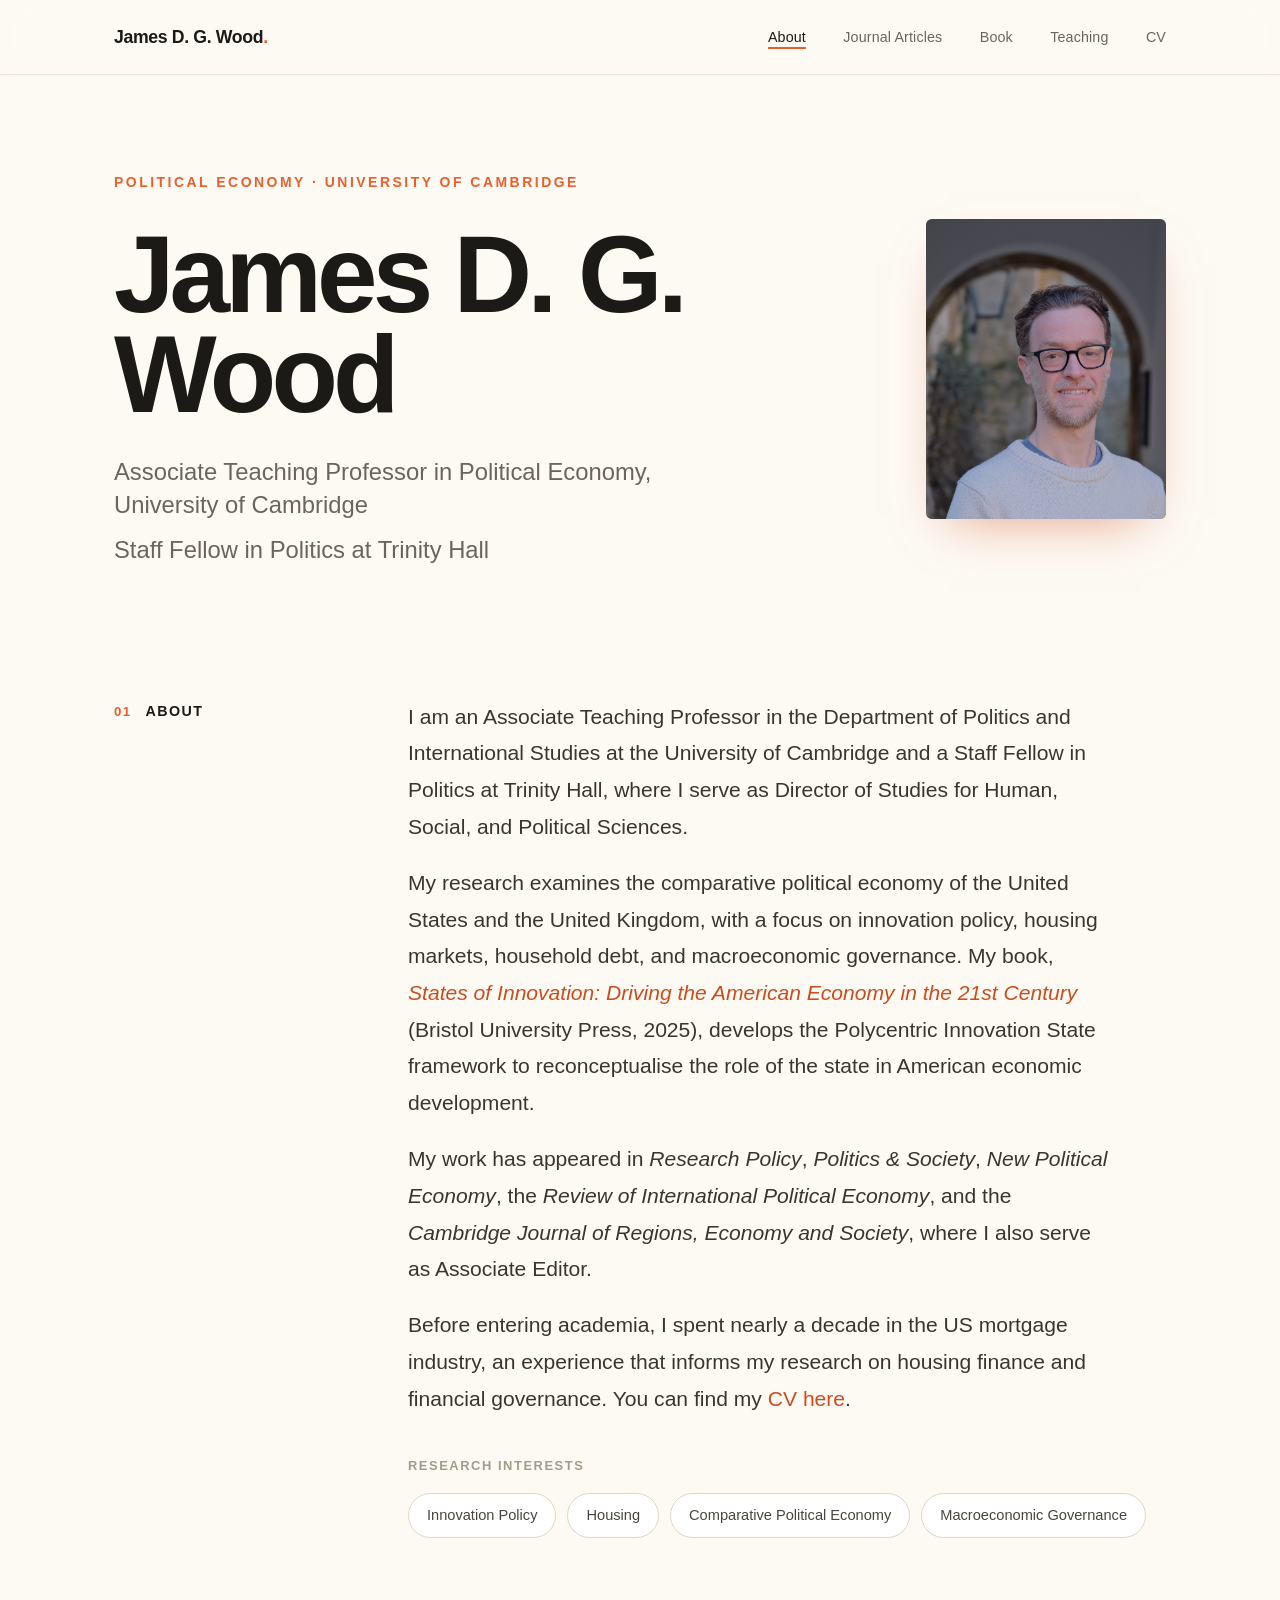
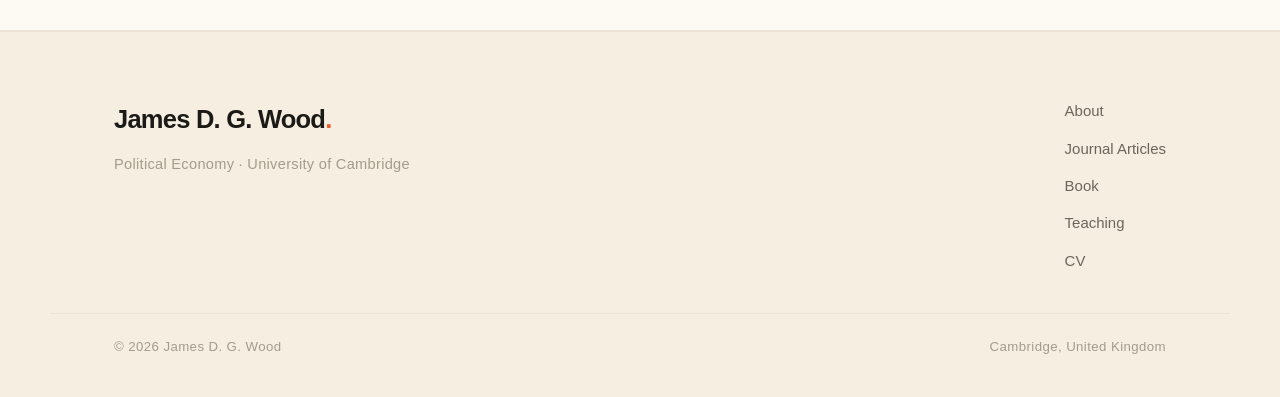
==== commit ed503056: "front page update" ====
--- a/index.html
+++ b/index.html
@@ -5,7 +5,7 @@
   <meta name="viewport" content="width=device-width, initial-scale=1.0">
   <meta name="description" content="James D. G. Wood – Associate Teaching Professor in Political Economy, University of Cambridge. Research on innovation policy, housing, and comparative political economy.">
   <title>James D. G. Wood – Political Economy, University of Cambridge</title>
-  <link rel="stylesheet" href="style.css?v=7">
+  <link rel="stylesheet" href="style.css?v=8">
   <script>document.documentElement.classList.add('has-js')</script>
 </head>
 <body>
--- a/style.css
+++ b/style.css
@@ -83,7 +83,7 @@
 .hero { background:var(--bg); }
 .hero-inner {
   max-width:var(--wrap); margin:0 auto; padding:96px var(--pad) 40px;
-  display:grid; grid-template-columns:1fr 200px; gap:60px; align-items:center;
+  display:grid; grid-template-columns:1fr 240px; gap:60px; align-items:center;
 }
 .kicker {
   font-family:var(--sans); font-size:.82rem; font-weight:600;
@@ -103,7 +103,7 @@
 .hero-role .nb { display:inline; white-space:nowrap; }
 .hero-role span + span { margin-top:.7rem; }
 .hero-portrait {
-  width:200px; height:248px; border-radius:6px; overflow:hidden;
+  width:240px; height:300px; border-radius:6px; overflow:hidden;
   background:linear-gradient(155deg,#f3a96f,var(--accent) 72%,#d8501e);
   display:flex; align-items:center; justify-content:center; position:relative;
   box-shadow:0 22px 50px -24px rgba(203,77,30,.55);
@@ -226,6 +226,7 @@
 /* ===================== Book ===================== */
 .book-grid { display:grid; grid-template-columns:320px 1fr; gap:72px; align-items:start; }
 .book-cover { position:sticky; top:calc(var(--nav-h) + 34px); }
+.book-cover a { display:block; border-radius:4px; }
 .book-cover img {
   width:100%; border-radius:4px; display:block;
   box-shadow:0 26px 60px -24px rgba(28,26,23,.42);
